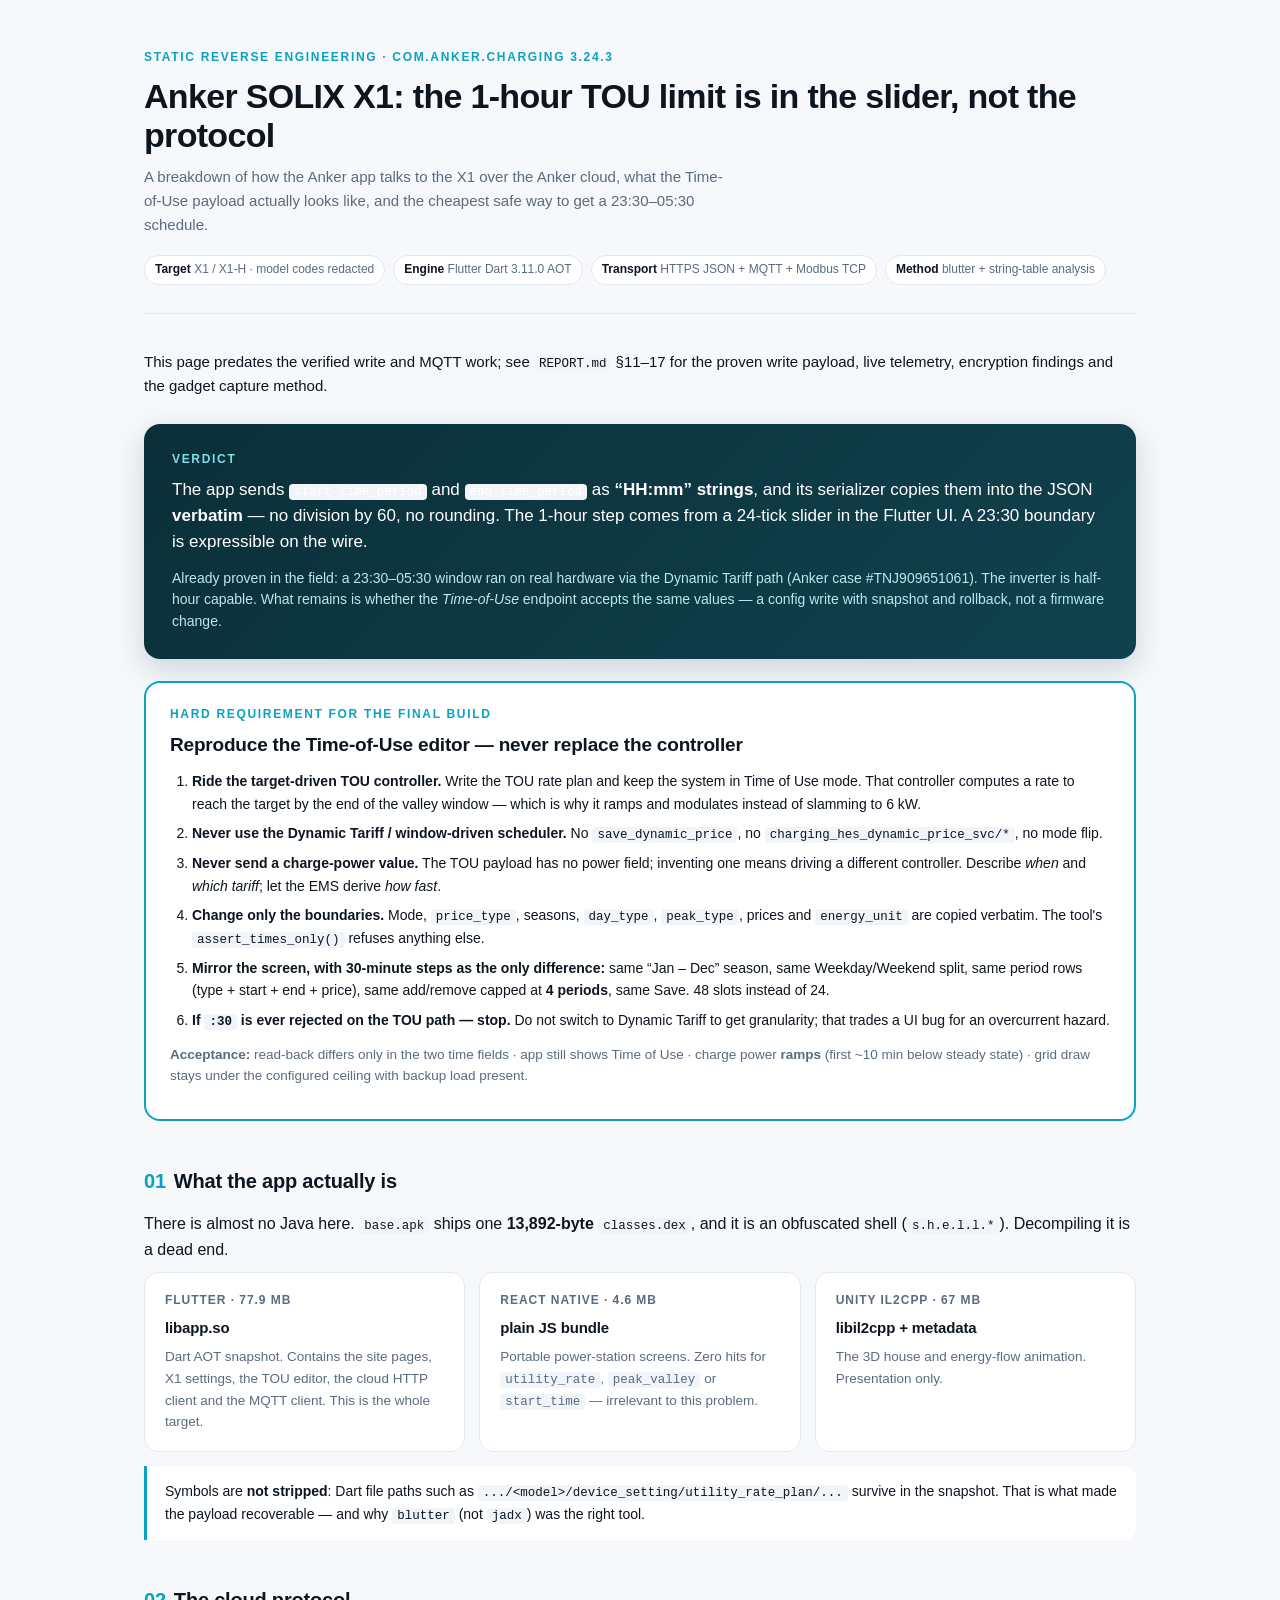
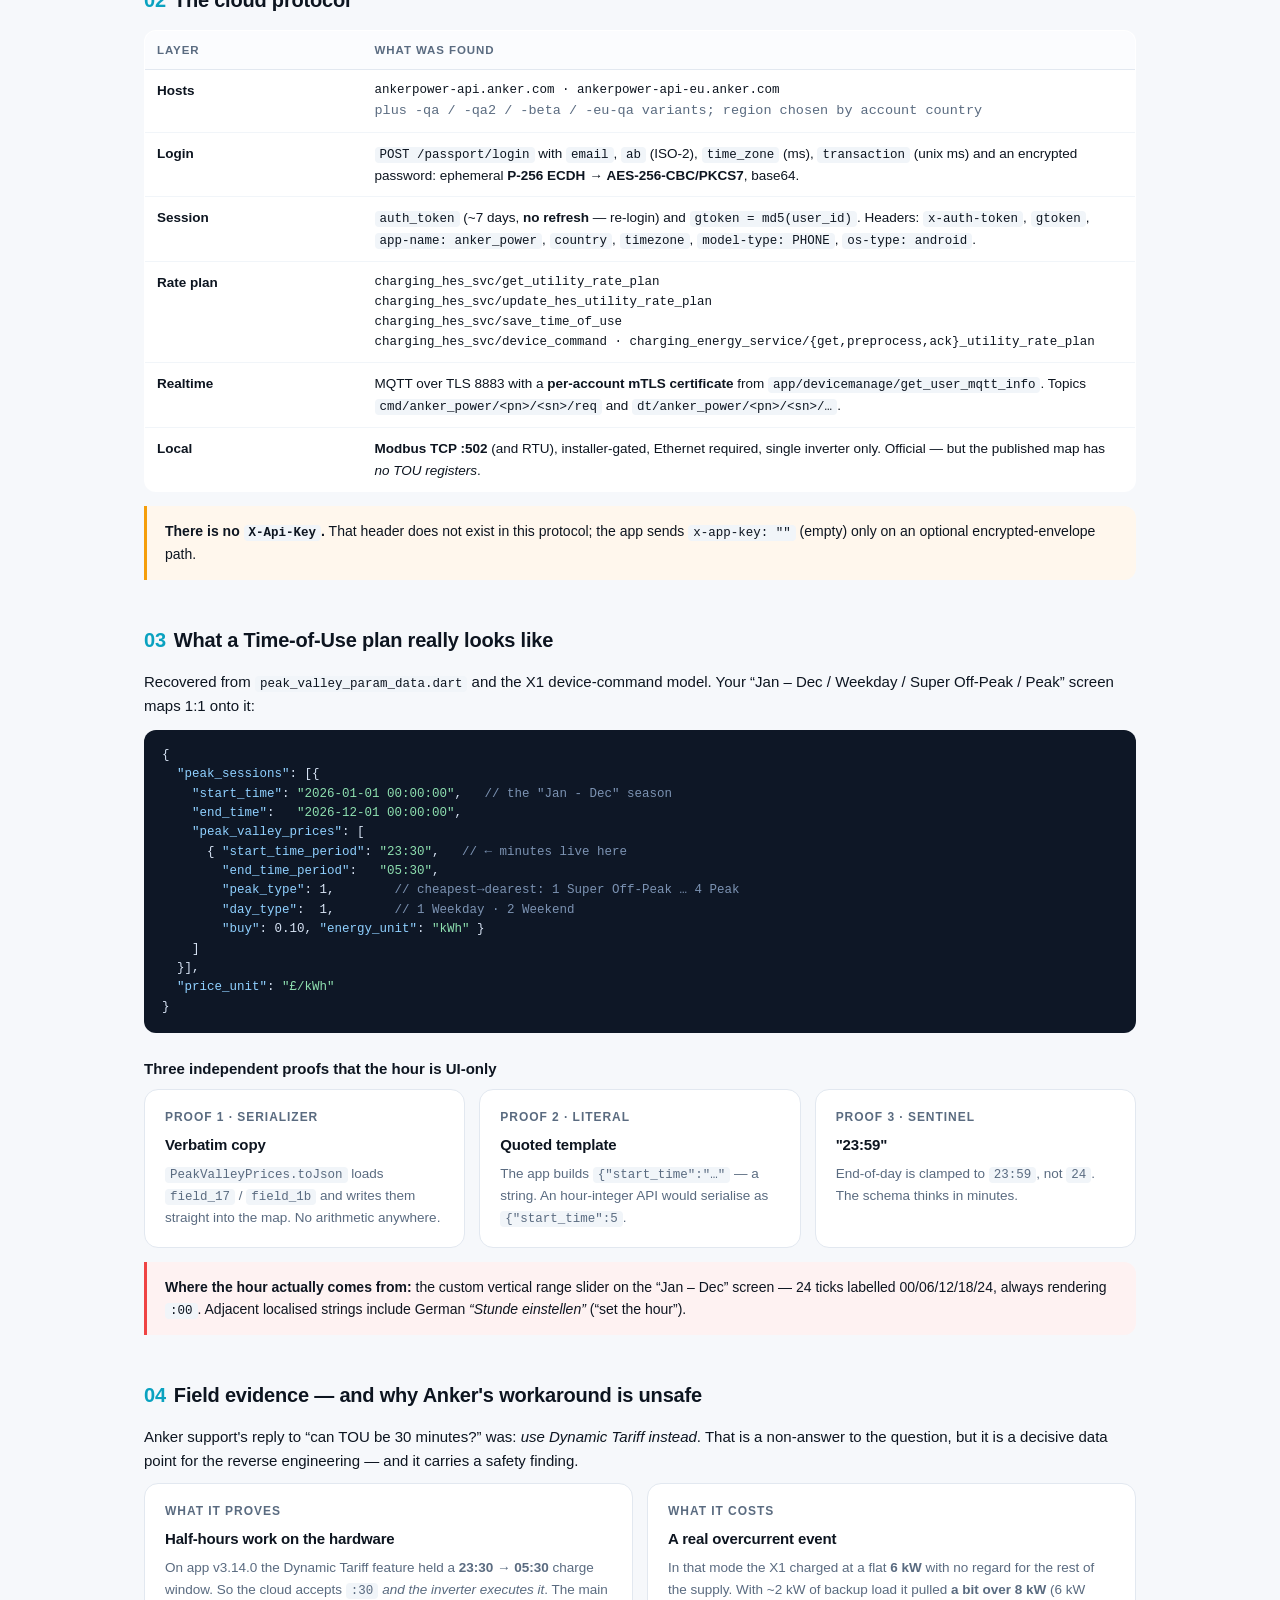
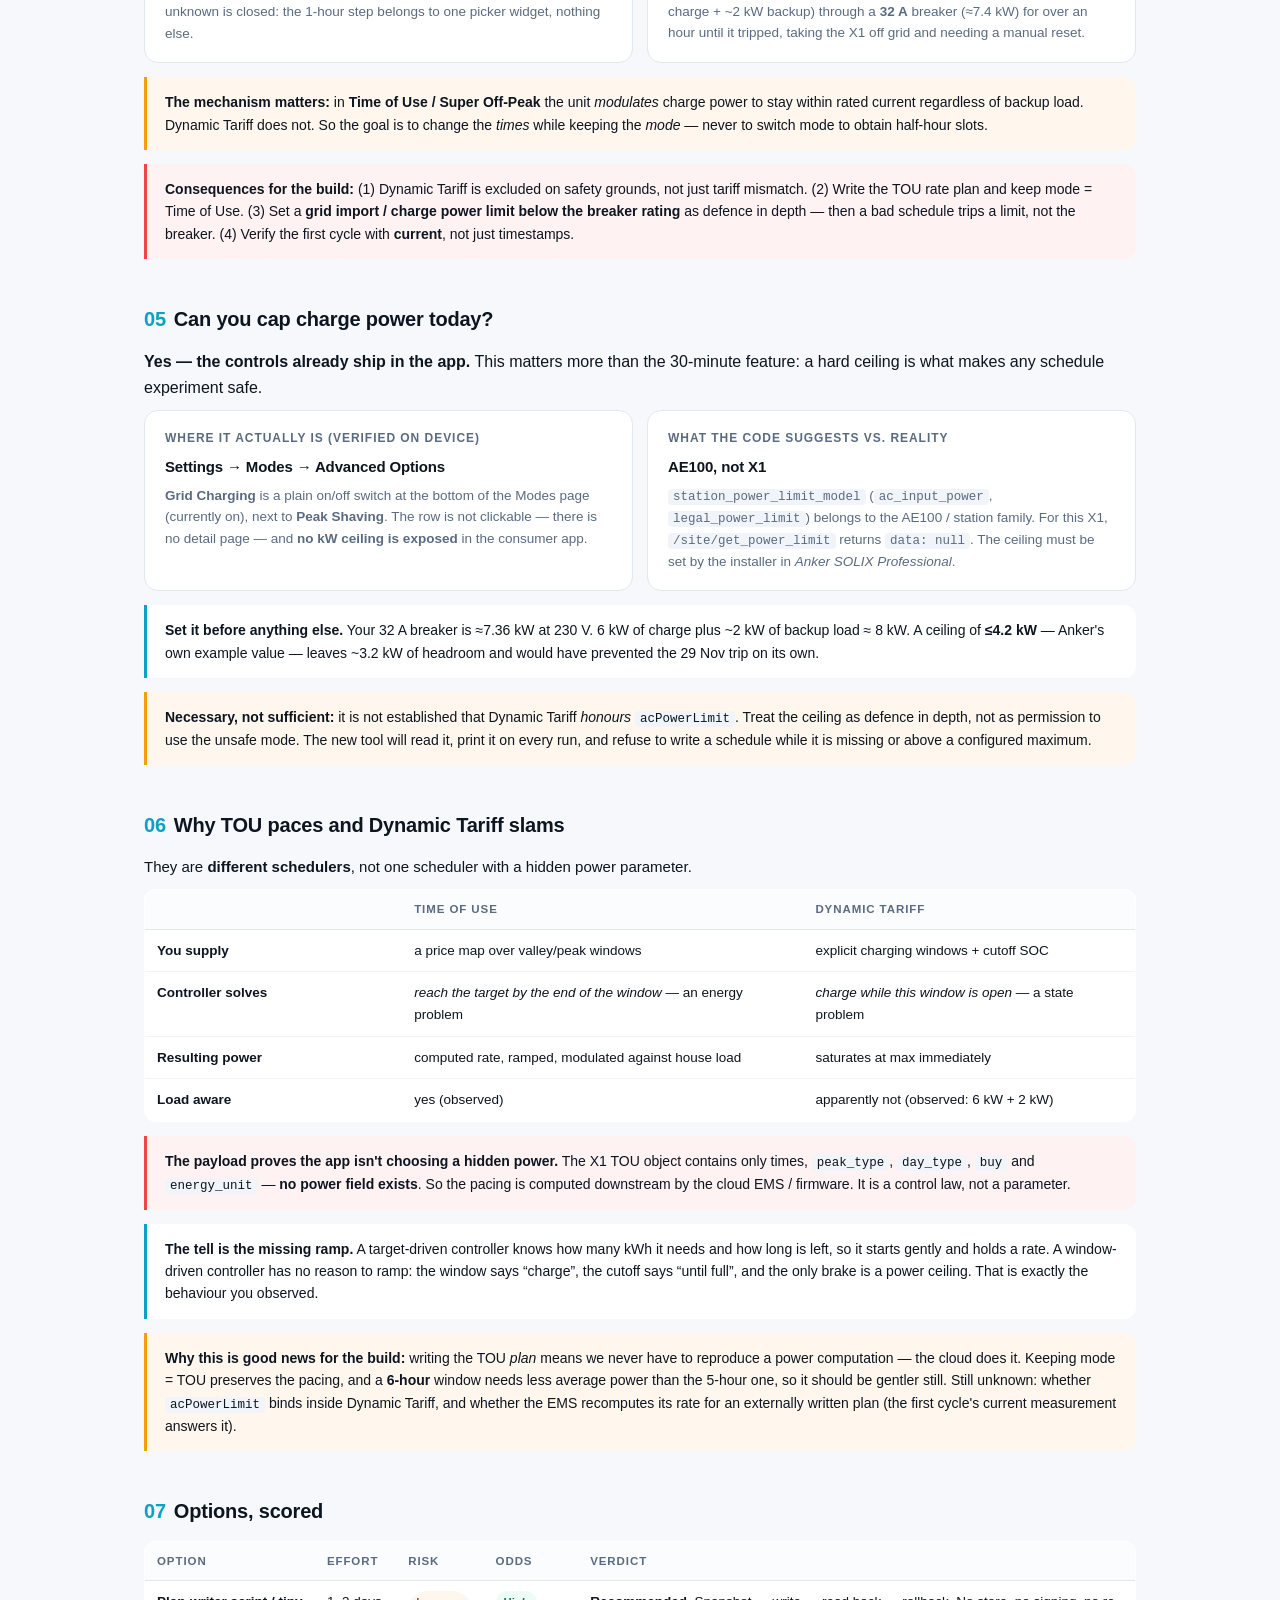
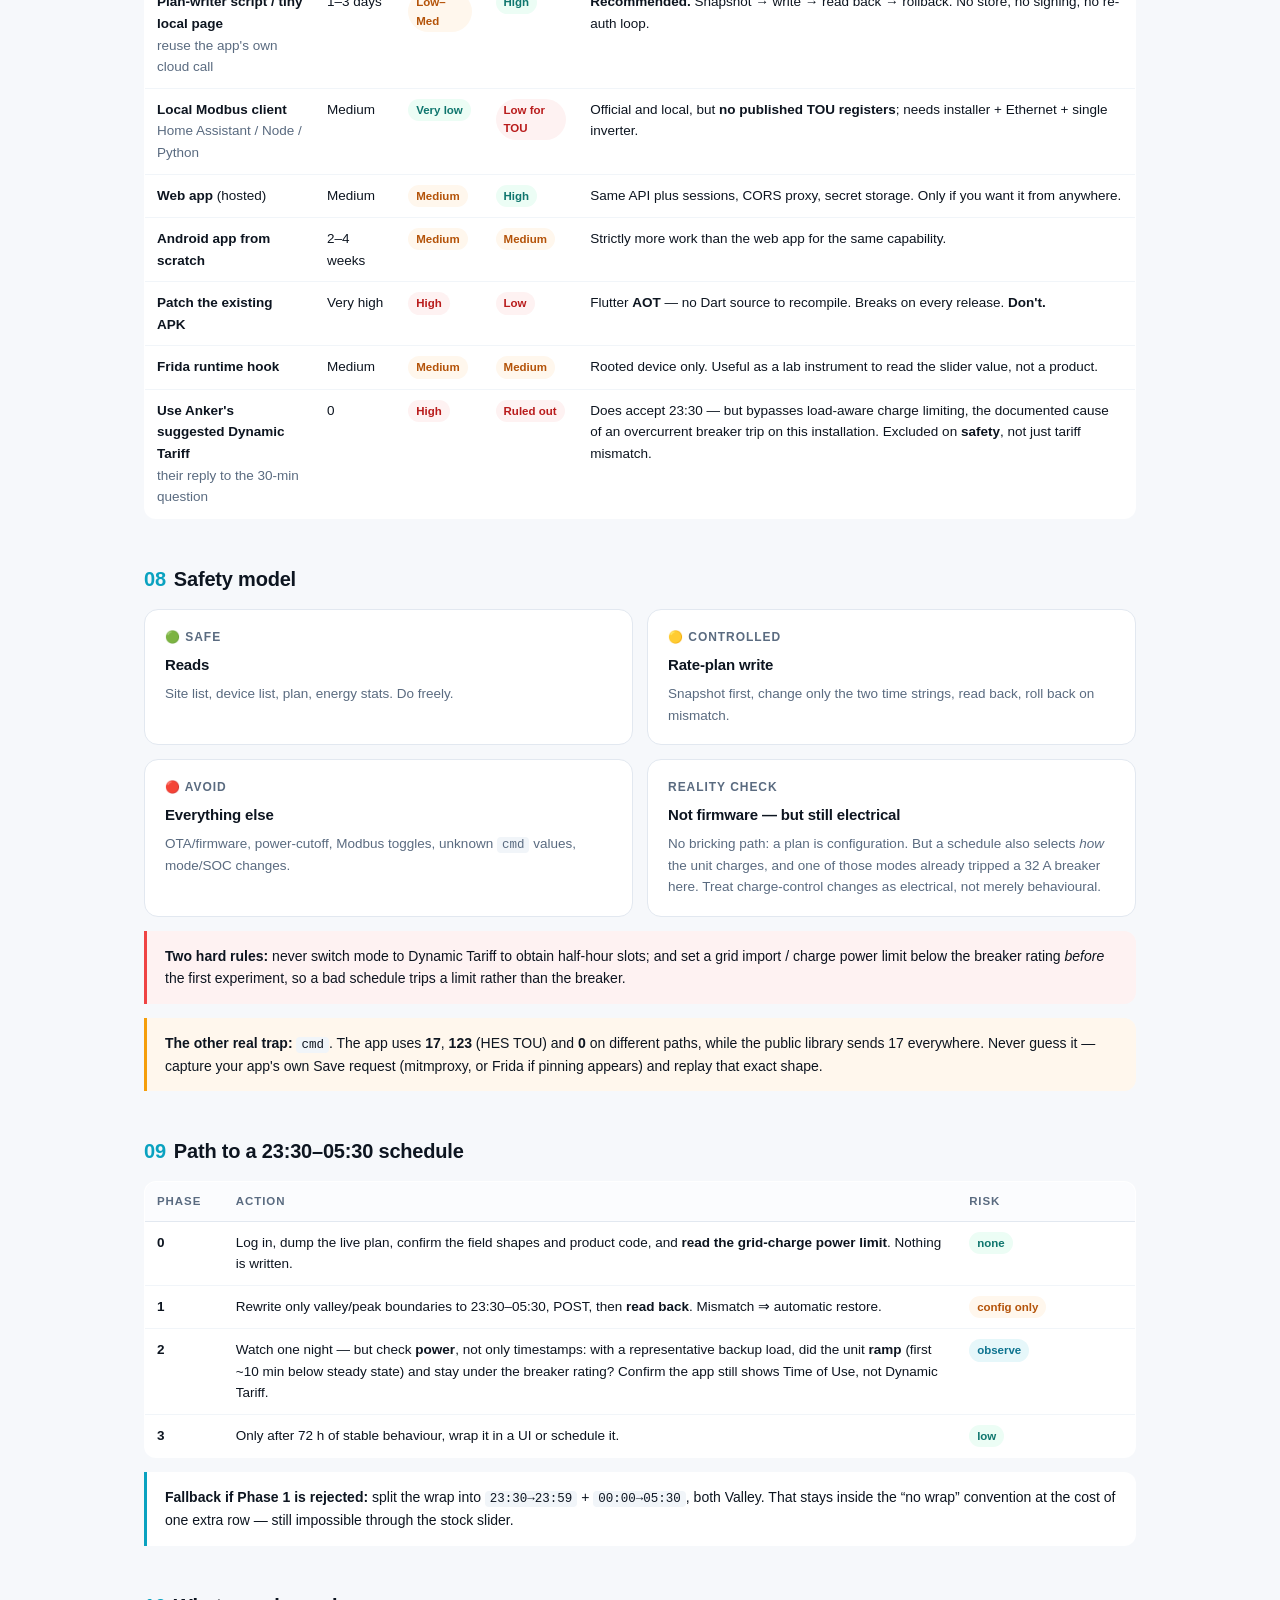
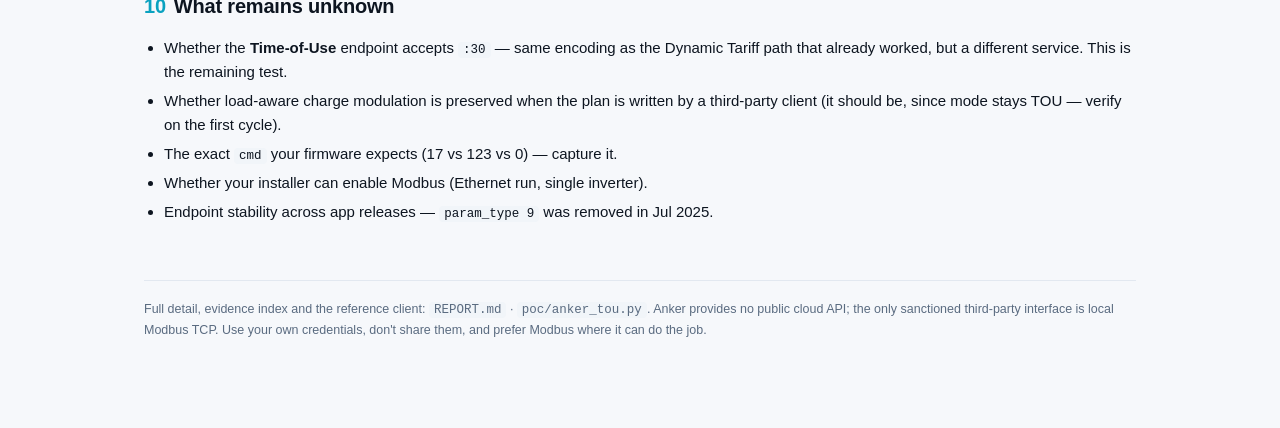
==== report.html @ 641411da "Anker SOLIX X1 self-hosted toolkit Plan editor, live monitor, reverse-engineered API schema and an L" ====
<!DOCTYPE html>
<html lang="en">
<head>
<meta charset="utf-8">
<meta name="viewport" content="width=device-width, initial-scale=1">
<title>Anker SOLIX X1 — TOU protocol RE</title>
<style>
  :root{
    --ink:#0d1520; --muted:#5a6b80; --line:#e2e8f0; --bg:#f6f8fb; --card:#fff;
    --accent:#0aa2c0; --accent-soft:#e6f7fa; --warn:#b45309; --warn-soft:#fff7ed;
    --good:#0f766e; --good-soft:#ecfdf5; --bad:#b91c1c; --bad-soft:#fef2f2;
    --mono:ui-monospace,SFMono-Regular,Menlo,Consolas,monospace;
  }
  *{box-sizing:border-box}
  body{margin:0;background:var(--bg);color:var(--ink);
    font:15px/1.6 -apple-system,BlinkMacSystemFont,"Segoe UI",Inter,Roboto,sans-serif;
    -webkit-font-smoothing:antialiased}
  .page{max-width:1040px;margin:0 auto;padding:48px 24px 80px}
  header{border-bottom:1px solid var(--line);padding-bottom:28px;margin-bottom:36px}
  .eyebrow{font-size:12px;letter-spacing:.14em;text-transform:uppercase;color:var(--accent);font-weight:700}
  h1{font-size:34px;line-height:1.15;margin:10px 0 8px;letter-spacing:-.02em}
  .sub{color:var(--muted);font-size:15px;max-width:70ch}
  .meta{margin-top:18px;display:flex;flex-wrap:wrap;gap:8px}
  .tag{font-size:12px;padding:4px 10px;border:1px solid var(--line);border-radius:999px;
    background:#fff;color:var(--muted)}
  .tag b{color:var(--ink);font-weight:600}
  h2{font-size:20px;margin:44px 0 14px;letter-spacing:-.01em}
  h2 .n{color:var(--accent);font-variant-numeric:tabular-nums;margin-right:8px}
  h3{font-size:15px;margin:24px 0 8px}
  p{margin:10px 0}
  .lead{font-size:16px}
  .verdict{background:linear-gradient(135deg,#0b2f38,#10424e);color:#eafcff;border-radius:16px;
    padding:26px 28px;margin:26px 0 8px;box-shadow:0 10px 30px rgba(10,50,60,.18)}
  .verdict .k{font-size:12px;letter-spacing:.14em;text-transform:uppercase;color:#7fdcec;font-weight:700}
  .verdict p{margin:8px 0 0;font-size:17px;line-height:1.55;color:#fff}
  .verdict .aside{font-size:14px;color:#b9e8f1;margin-top:12px}
  .grid{display:grid;gap:14px}
  .g3{grid-template-columns:repeat(3,1fr)}
  .g2{grid-template-columns:repeat(2,1fr)}
  @media(max-width:820px){.g3,.g2{grid-template-columns:1fr}}
  .card{background:var(--card);border:1px solid var(--line);border-radius:14px;padding:18px 20px}
  .card .t{font-size:12px;letter-spacing:.08em;text-transform:uppercase;color:var(--muted);
    font-weight:700;margin-bottom:6px}
  .card .v{font-size:15px;font-weight:600;letter-spacing:-.01em}
  .card .d{font-size:13.5px;color:var(--muted);margin-top:6px}
  table{width:100%;border-collapse:collapse;background:#fff;border:1px solid var(--line);
    border-radius:12px;overflow:hidden;font-size:13.5px}
  th{text-align:left;font-size:11.5px;text-transform:uppercase;letter-spacing:.08em;color:var(--muted);
    background:#fbfcfe;padding:10px 12px;border-bottom:1px solid var(--line);font-weight:700}
  td{padding:10px 12px;border-bottom:1px solid #f1f5f9;vertical-align:top}
  tr:last-child td{border-bottom:0}
  code{font-family:var(--mono);font-size:12.5px;background:#f1f5f9;padding:1px 5px;border-radius:4px}
  pre{background:#0e1726;color:#d7e3f4;padding:16px 18px;border-radius:12px;overflow:auto;
    font-family:var(--mono);font-size:12.5px;line-height:1.55;margin:12px 0}
  pre .c{color:#7c93b3}
  pre .s{color:#8ee0b0}
  pre .k{color:#8fd0ff}
  .pill{display:inline-block;font-size:11.5px;font-weight:700;padding:2px 8px;border-radius:999px}
  .p-good{background:var(--good-soft);color:var(--good)}
  .p-warn{background:var(--warn-soft);color:var(--warn)}
  .p-bad{background:var(--bad-soft);color:var(--bad)}
  .p-info{background:var(--accent-soft);color:#0e7490}
  .callout{border-left:3px solid var(--accent);background:#fff;border-radius:0 12px 12px 0;
    padding:14px 18px;margin:14px 0;font-size:14px}
  .callout.warn{border-color:#f59e0b;background:var(--warn-soft)}
  .callout.bad{border-color:#ef4444;background:var(--bad-soft)}
  ul{margin:8px 0;padding-left:20px}
  li{margin:5px 0}
  .kick{color:var(--muted);font-size:13.5px}
  .mono{font-family:var(--mono);font-size:12.5px}
  footer{margin-top:56px;padding-top:18px;border-top:1px solid var(--line);color:var(--muted);font-size:12.5px}
  .req{background:#fff;border:2px solid #0aa2c0;border-radius:16px;padding:22px 24px;margin:22px 0}
  .req .k{font-size:12px;letter-spacing:.14em;text-transform:uppercase;color:var(--accent);font-weight:800}
  .req h3{margin:6px 0 10px;font-size:19px;letter-spacing:-.01em}
  .req ol{margin:10px 0 6px;padding-left:22px}
  .req li{margin:7px 0;font-size:14px}
</style>
</head>
<body>
<div class="page">

<header>
  <div class="eyebrow">Static reverse engineering · com.anker.charging 3.24.3</div>
  <h1>Anker SOLIX X1: the 1-hour TOU limit is in the slider, not the protocol</h1>
  <p class="sub">A breakdown of how the Anker app talks to the X1 over the Anker cloud, what the
  Time-of-Use payload actually looks like, and the cheapest safe way to get a 23:30–05:30 schedule.</p>
  <div class="meta">
    <span class="tag"><b>Target</b> X1 / X1-H · model codes redacted</span>
    <span class="tag"><b>Engine</b> Flutter Dart 3.11.0 AOT</span>
    <span class="tag"><b>Transport</b> HTTPS JSON + MQTT + Modbus TCP</span>
    <span class="tag"><b>Method</b> blutter + string-table analysis</span>
  </div>
</header>
<div class="note" style="margin:16px 0">This page predates the verified write and MQTT work; see <code>REPORT.md</code> §11–17 for the proven write payload, live telemetry, encryption findings and the gadget capture method.</div>

<div class="verdict">
  <div class="k">Verdict</div>
  <p>The app sends <code>start_time_period</code> and <code>end_time_period</code> as
  <strong>“HH:mm” strings</strong>, and its serializer copies them into the JSON
  <strong>verbatim</strong> — no division by 60, no rounding. The 1-hour step comes from a
  24-tick slider in the Flutter UI. A 23:30 boundary is expressible on the wire.</p>
  <p class="aside">Already proven in the field: a 23:30–05:30 window ran on real hardware via the
  Dynamic Tariff path (Anker case #TNJ909651061). The inverter is half-hour capable. What remains is
  whether the <em>Time-of-Use</em> endpoint accepts the same values — a config write with snapshot
  and rollback, not a firmware change.</p>
</div>


<div class="req">
  <div class="k">Hard requirement for the final build</div>
  <h3>Reproduce the Time-of-Use editor — never replace the controller</h3>
  <ol>
    <li><b>Ride the target-driven TOU controller.</b> Write the TOU rate plan and keep the system in
      Time of Use mode. That controller computes a rate to reach the target by the end of the valley
      window — which is why it ramps and modulates instead of slamming to 6 kW.</li>
    <li><b>Never use the Dynamic Tariff / window-driven scheduler.</b> No
      <code>save_dynamic_price</code>, no <code>charging_hes_dynamic_price_svc/*</code>, no mode flip.</li>
    <li><b>Never send a charge-power value.</b> The TOU payload has no power field; inventing one means
      driving a different controller. Describe <em>when</em> and <em>which tariff</em>; let the EMS derive
      <em>how fast</em>.</li>
    <li><b>Change only the boundaries.</b> Mode, <code>price_type</code>, seasons, <code>day_type</code>,
      <code>peak_type</code>, prices and <code>energy_unit</code> are copied verbatim. The tool's
      <code>assert_times_only()</code> refuses anything else.</li>
    <li><b>Mirror the screen, with 30-minute steps as the only difference:</b> same “Jan – Dec” season,
      same Weekday/Weekend split, same period rows (type + start + end + price), same add/remove capped
      at <b>4 periods</b>, same Save. 48 slots instead of 24.</li>
    <li><b>If <code>:30</code> is ever rejected on the TOU path — stop.</b> Do not switch to Dynamic
      Tariff to get granularity; that trades a UI bug for an overcurrent hazard.</li>
  </ol>
  <p class="kick" style="margin-top:12px"><b>Acceptance:</b> read-back differs only in the two time
  fields · app still shows Time of Use · charge power <b>ramps</b> (first ~10 min below steady state) ·
  grid draw stays under the configured ceiling with backup load present.</p>
</div>

<h2><span class="n">01</span>What the app actually is</h2>
<p class="lead">There is almost no Java here. <code>base.apk</code> ships one
<strong>13,892-byte</strong> <code>classes.dex</code>, and it is an obfuscated shell
(<code>s.h.e.l.l.*</code>). Decompiling it is a dead end.</p>

<div class="grid g3">
  <div class="card"><div class="t">Flutter · 77.9 MB</div><div class="v">libapp.so</div>
    <div class="d">Dart AOT snapshot. Contains the site pages, X1 settings, the TOU editor,
    the cloud HTTP client and the MQTT client. This is the whole target.</div></div>
  <div class="card"><div class="t">React Native · 4.6 MB</div><div class="v">plain JS bundle</div>
    <div class="d">Portable power-station screens. Zero hits for <code>utility_rate</code>,
    <code>peak_valley</code> or <code>start_time</code> — irrelevant to this problem.</div></div>
  <div class="card"><div class="t">Unity IL2CPP · 67 MB</div><div class="v">libil2cpp + metadata</div>
    <div class="d">The 3D house and energy-flow animation. Presentation only.</div></div>
</div>

<div class="callout">Symbols are <strong>not stripped</strong>: Dart file paths such as
<code>.../&lt;model&gt;/device_setting/utility_rate_plan/...</code> survive in the snapshot. That is what
made the payload recoverable — and why <code>blutter</code> (not <code>jadx</code>) was the right tool.</div>

<h2><span class="n">02</span>The cloud protocol</h2>

<table>
  <tr><th style="width:22%">Layer</th><th>What was found</th></tr>
  <tr><td><b>Hosts</b></td><td class="mono">ankerpower-api.anker.com · ankerpower-api-eu.anker.com<br>
    <span class="kick">plus -qa / -qa2 / -beta / -eu-qa variants; region chosen by account country</span></td></tr>
  <tr><td><b>Login</b></td><td><code>POST /passport/login</code> with <code>email</code>,
    <code>ab</code> (ISO-2), <code>time_zone</code> (ms), <code>transaction</code> (unix ms) and an
    encrypted password: ephemeral <b>P-256 ECDH</b> → <b>AES-256-CBC/PKCS7</b>, base64.</td></tr>
  <tr><td><b>Session</b></td><td><code>auth_token</code> (~7 days, <b>no refresh</b> — re-login) and
    <code>gtoken = md5(user_id)</code>. Headers: <code>x-auth-token</code>, <code>gtoken</code>,
    <code>app-name: anker_power</code>, <code>country</code>, <code>timezone</code>,
    <code>model-type: PHONE</code>, <code>os-type: android</code>.</td></tr>
  <tr><td><b>Rate plan</b></td><td class="mono">charging_hes_svc/get_utility_rate_plan<br>
    charging_hes_svc/update_hes_utility_rate_plan<br>
    charging_hes_svc/save_time_of_use<br>
    charging_hes_svc/device_command · charging_energy_service/{get,preprocess,ack}_utility_rate_plan</td></tr>
  <tr><td><b>Realtime</b></td><td>MQTT over TLS 8883 with a <b>per-account mTLS certificate</b> from
    <code>app/devicemanage/get_user_mqtt_info</code>. Topics
    <code>cmd/anker_power/&lt;pn&gt;/&lt;sn&gt;/req</code> and
    <code>dt/anker_power/&lt;pn&gt;/&lt;sn&gt;/…</code>.</td></tr>
  <tr><td><b>Local</b></td><td><b>Modbus TCP :502</b> (and RTU), installer-gated, Ethernet required,
    single inverter only. Official — but the published map has <em>no TOU registers</em>.</td></tr>
</table>

<div class="callout warn"><b>There is no <code>X-Api-Key</code>.</b> That header does not exist in this
protocol; the app sends <code>x-app-key: ""</code> (empty) only on an optional encrypted-envelope path.</div>

<h2><span class="n">03</span>What a Time-of-Use plan really looks like</h2>

<p>Recovered from <code>peak_valley_param_data.dart</code> and the X1 device-command model. Your
“Jan – Dec / Weekday / Super Off-Peak / Peak” screen maps 1:1 onto it:</p>

<pre>{
  <span class="k">"peak_sessions"</span>: [{
    <span class="k">"start_time"</span>: <span class="s">"2026-01-01 00:00:00"</span>,   <span class="c">// the "Jan - Dec" season</span>
    <span class="k">"end_time"</span>:   <span class="s">"2026-12-01 00:00:00"</span>,
    <span class="k">"peak_valley_prices"</span>: [
      { <span class="k">"start_time_period"</span>: <span class="s">"23:30"</span>,   <span class="c">// ← minutes live here</span>
        <span class="k">"end_time_period"</span>:   <span class="s">"05:30"</span>,
        <span class="k">"peak_type"</span>: 1,        <span class="c">// cheapest→dearest: 1 Super Off-Peak … 4 Peak</span>
        <span class="k">"day_type"</span>:  1,        <span class="c">// 1 Weekday · 2 Weekend</span>
        <span class="k">"buy"</span>: 0.10, <span class="k">"energy_unit"</span>: <span class="s">"kWh"</span> }
    ]
  }],
  <span class="k">"price_unit"</span>: <span class="s">"£/kWh"</span>
}</pre>

<h3>Three independent proofs that the hour is UI-only</h3>
<div class="grid g3">
  <div class="card"><div class="t">Proof 1 · serializer</div><div class="v">Verbatim copy</div>
    <div class="d"><code>PeakValleyPrices.toJson</code> loads <code>field_17</code> /
    <code>field_1b</code> and writes them straight into the map. No arithmetic anywhere.</div></div>
  <div class="card"><div class="t">Proof 2 · literal</div><div class="v">Quoted template</div>
    <div class="d">The app builds <code>{"start_time":"…"</code> — a string. An hour-integer API
    would serialise as <code>{"start_time":5</code>.</div></div>
  <div class="card"><div class="t">Proof 3 · sentinel</div><div class="v">"23:59"</div>
    <div class="d">End-of-day is clamped to <code>23:59</code>, not <code>24</code>. The schema
    thinks in minutes.</div></div>
</div>

<div class="callout bad"><b>Where the hour actually comes from:</b> the custom vertical range
slider on the “Jan – Dec” screen — 24 ticks labelled 00/06/12/18/24, always rendering <code>:00</code>.
Adjacent localised strings include German <em>“Stunde einstellen”</em> (“set the hour”).</div>

<h2><span class="n">04</span>Field evidence — and why Anker's workaround is unsafe</h2>

<p>Anker support's reply to “can TOU be 30 minutes?” was: <em>use Dynamic Tariff instead</em>. That is
a non-answer to the question, but it is a decisive data point for the reverse engineering — and it
carries a safety finding.</p>

<div class="grid g2">
  <div class="card"><div class="t">What it proves</div><div class="v">Half-hours work on the hardware</div>
    <div class="d">On app v3.14.0 the Dynamic Tariff feature held a <b>23:30 → 05:30</b> charge window.
    So the cloud accepts <code>:30</code> <em>and the inverter executes it</em>. The main unknown is
    closed: the 1-hour step belongs to one picker widget, nothing else.</div></div>
  <div class="card"><div class="t">What it costs</div><div class="v">A real overcurrent event</div>
    <div class="d">In that mode the X1 charged at a flat <b>6 kW</b> with no regard for the rest of the
    supply. With ~2 kW of backup load it pulled <b>a bit over 8 kW</b> (6 kW charge + ~2 kW backup) through a <b>32 A</b> breaker
    (≈7.4 kW) for over an hour until it tripped, taking the X1 off grid and needing a manual reset.</div></div>
</div>

<div class="callout warn"><b>The mechanism matters:</b> in <b>Time of Use / Super Off-Peak</b> the unit
<em>modulates</em> charge power to stay within rated current regardless of backup load. Dynamic Tariff
does not. So the goal is to change the <em>times</em> while keeping the <em>mode</em> — never to switch
mode to obtain half-hour slots.</div>

<div class="callout bad"><b>Consequences for the build:</b> (1) Dynamic Tariff is excluded on safety
grounds, not just tariff mismatch. (2) Write the TOU rate plan and keep mode = Time of Use. (3) Set a
<b>grid import / charge power limit below the breaker rating</b> as defence in depth — then a bad
schedule trips a limit, not the breaker. (4) Verify the first cycle with <b>current</b>, not just
timestamps.</div>

<h2><span class="n">05</span>Can you cap charge power today?</h2>

<p class="lead"><b>Yes — the controls already ship in the app.</b> This matters more than the
30-minute feature: a hard ceiling is what makes any schedule experiment safe.</p>

<div class="grid g2">
  <div class="card"><div class="t">Where it actually is (verified on device)</div>
    <div class="v">Settings → Modes → Advanced Options</div>
    <div class="d"><b>Grid Charging</b> is a plain on/off switch at the bottom of the Modes page
    (currently on), next to <b>Peak Shaving</b>. The row is not clickable — there is no detail page —
    and <b>no kW ceiling is exposed</b> in the consumer app.</div></div>
  <div class="card"><div class="t">What the code suggests vs. reality</div><div class="v">AE100, not X1</div>
    <div class="d"><code>station_power_limit_model</code> (<code>ac_input_power</code>,
    <code>legal_power_limit</code>) belongs to the AE100 / station family. For this X1,
    <code>/site/get_power_limit</code> returns <code>data: null</code>. The ceiling must be set by the
    installer in <i>Anker SOLIX Professional</i>.</div></div>
</div>

<div class="callout"><b>Set it before anything else.</b> Your 32 A breaker is ≈7.36 kW at 230 V.
6 kW of charge plus ~2 kW of backup load ≈ 8 kW. A ceiling of <b>≤4.2 kW</b> — Anker's own example
value — leaves ~3.2 kW of headroom and would have prevented the 29 Nov trip on its own.</div>

<div class="callout warn"><b>Necessary, not sufficient:</b> it is not established that Dynamic Tariff
<em>honours</em> <code>acPowerLimit</code>. Treat the ceiling as defence in depth, not as permission to
use the unsafe mode. The new tool will read it, print it on every run, and refuse to write a schedule
while it is missing or above a configured maximum.</div>

<h2><span class="n">06</span>Why TOU paces and Dynamic Tariff slams</h2>

<p>They are <b>different schedulers</b>, not one scheduler with a hidden power parameter.</p>

<table>
  <tr><th style="width:26%"></th><th>Time of Use</th><th>Dynamic Tariff</th></tr>
  <tr><td><b>You supply</b></td><td>a price map over valley/peak windows</td><td>explicit charging windows + cutoff SOC</td></tr>
  <tr><td><b>Controller solves</b></td><td><i>reach the target by the end of the window</i> — an energy problem</td>
      <td><i>charge while this window is open</i> — a state problem</td></tr>
  <tr><td><b>Resulting power</b></td><td>computed rate, ramped, modulated against house load</td>
      <td>saturates at max immediately</td></tr>
  <tr><td><b>Load aware</b></td><td>yes (observed)</td><td>apparently not (observed: 6 kW + 2 kW)</td></tr>
</table>

<div class="callout bad"><b>The payload proves the app isn't choosing a hidden power.</b> The X1 TOU
object contains only times, <code>peak_type</code>, <code>day_type</code>, <code>buy</code> and
<code>energy_unit</code> — <b>no power field exists</b>. So the pacing is computed downstream by the
cloud EMS / firmware. It is a control law, not a parameter.</div>

<div class="callout"><b>The tell is the missing ramp.</b> A target-driven controller knows how many kWh
it needs and how long is left, so it starts gently and holds a rate. A window-driven controller has no
reason to ramp: the window says “charge”, the cutoff says “until full”, and the only brake is a power
ceiling. That is exactly the behaviour you observed.</div>

<div class="callout warn"><b>Why this is good news for the build:</b> writing the TOU <em>plan</em> means
we never have to reproduce a power computation — the cloud does it. Keeping mode = TOU preserves the
pacing, and a <b>6-hour</b> window needs less average power than the 5-hour one, so it should be gentler
still. Still unknown: whether <code>acPowerLimit</code> binds inside Dynamic Tariff, and whether the EMS
recomputes its rate for an externally written plan (the first cycle's current measurement answers it).</div>

<h2><span class="n">07</span>Options, scored</h2>

<table>
  <tr><th>Option</th><th>Effort</th><th>Risk</th><th>Odds</th><th>Verdict</th></tr>
  <tr><td><b>Plan-writer script / tiny local page</b><br><span class="kick">reuse the app's own cloud call</span></td>
      <td>1–3 days</td><td><span class="pill p-warn">Low–Med</span></td><td><span class="pill p-good">High</span></td>
      <td><b>Recommended.</b> Snapshot → write → read back → rollback. No store, no signing, no re-auth loop.</td></tr>
  <tr><td><b>Local Modbus client</b><br><span class="kick">Home Assistant / Node / Python</span></td>
      <td>Medium</td><td><span class="pill p-good">Very low</span></td><td><span class="pill p-bad">Low for TOU</span></td>
      <td>Official and local, but <b>no published TOU registers</b>; needs installer + Ethernet + single inverter.</td></tr>
  <tr><td><b>Web app</b> (hosted)</td><td>Medium</td><td><span class="pill p-warn">Medium</span></td>
      <td><span class="pill p-good">High</span></td>
      <td>Same API plus sessions, CORS proxy, secret storage. Only if you want it from anywhere.</td></tr>
  <tr><td><b>Android app from scratch</b></td><td>2–4 weeks</td><td><span class="pill p-warn">Medium</span></td>
      <td><span class="pill p-warn">Medium</span></td><td>Strictly more work than the web app for the same capability.</td></tr>
  <tr><td><b>Patch the existing APK</b></td><td>Very high</td><td><span class="pill p-bad">High</span></td>
      <td><span class="pill p-bad">Low</span></td>
      <td>Flutter <b>AOT</b> — no Dart source to recompile. Breaks on every release. <b>Don't.</b></td></tr>
  <tr><td><b>Frida runtime hook</b></td><td>Medium</td><td><span class="pill p-warn">Medium</span></td>
      <td><span class="pill p-warn">Medium</span></td><td>Rooted device only. Useful as a lab instrument to read the slider value, not a product.</td></tr>
  <tr><td><b>Use Anker's suggested Dynamic Tariff</b><br><span class="kick">their reply to the 30-min question</span></td>
      <td>0</td><td><span class="pill p-bad">High</span></td><td><span class="pill p-bad">Ruled out</span></td>
      <td>Does accept 23:30 — but bypasses load-aware charge limiting, the documented cause of an
      overcurrent breaker trip on this installation. Excluded on <b>safety</b>, not just tariff mismatch.</td></tr>
</table>

<h2><span class="n">08</span>Safety model</h2>

<div class="grid g2">
  <div class="card"><div class="t">🟢 Safe</div><div class="v">Reads</div>
    <div class="d">Site list, device list, plan, energy stats. Do freely.</div></div>
  <div class="card"><div class="t">🟡 Controlled</div><div class="v">Rate-plan write</div>
    <div class="d">Snapshot first, change only the two time strings, read back, roll back on mismatch.</div></div>
  <div class="card"><div class="t">🔴 Avoid</div><div class="v">Everything else</div>
    <div class="d">OTA/firmware, power-cutoff, Modbus toggles, unknown <code>cmd</code> values, mode/SOC changes.</div></div>
  <div class="card"><div class="t">Reality check</div><div class="v">Not firmware — but still electrical</div>
    <div class="d">No bricking path: a plan is configuration. But a schedule also selects <em>how</em>
    the unit charges, and one of those modes already tripped a 32 A breaker here. Treat charge-control
    changes as electrical, not merely behavioural.</div></div>
</div>

<div class="callout bad"><b>Two hard rules:</b> never switch mode to Dynamic Tariff to obtain half-hour
slots; and set a grid import / charge power limit below the breaker rating <em>before</em> the first
experiment, so a bad schedule trips a limit rather than the breaker.</div>

<div class="callout warn"><b>The other real trap:</b> <code>cmd</code>. The app uses <b>17</b>,
<b>123</b> (HES TOU) and <b>0</b> on different paths, while the public library sends 17 everywhere.
Never guess it — capture your app's own Save request (mitmproxy, or Frida if pinning appears) and
replay that exact shape.</div>

<h2><span class="n">09</span>Path to a 23:30–05:30 schedule</h2>
<table>
  <tr><th style="width:8%">Phase</th><th>Action</th><th style="width:18%">Risk</th></tr>
  <tr><td><b>0</b></td><td>Log in, dump the live plan, confirm the field shapes and product code,
    and <b>read the grid-charge power limit</b>. Nothing is written.</td><td><span class="pill p-good">none</span></td></tr>
  <tr><td><b>1</b></td><td>Rewrite only valley/peak boundaries to 23:30–05:30, POST, then
    <b>read back</b>. Mismatch ⇒ automatic restore.</td><td><span class="pill p-warn">config only</span></td></tr>
  <tr><td><b>2</b></td><td>Watch one night — but check <b>power</b>, not only timestamps: with a
    representative backup load, did the unit <b>ramp</b> (first ~10 min below steady state) and stay
    under the breaker rating? Confirm the app still shows Time of Use, not Dynamic Tariff.</td>
    <td><span class="pill p-info">observe</span></td></tr>
  <tr><td><b>3</b></td><td>Only after 72 h of stable behaviour, wrap it in a UI or schedule it.</td>
    <td><span class="pill p-good">low</span></td></tr>
</table>

<div class="callout"><b>Fallback if Phase 1 is rejected:</b> split the wrap into
<code>23:30→23:59</code> + <code>00:00→05:30</code>, both Valley. That stays inside the “no wrap”
convention at the cost of one extra row — still impossible through the stock slider.</div>

<h2><span class="n">10</span>What remains unknown</h2>
<ul>
  <li>Whether the <b>Time-of-Use</b> endpoint accepts <code>:30</code> — same encoding as the Dynamic
    Tariff path that already worked, but a different service. This is the remaining test.</li>
  <li>Whether load-aware charge modulation is preserved when the plan is written by a third-party
    client (it should be, since mode stays TOU — verify on the first cycle).</li>
  <li>The exact <code>cmd</code> your firmware expects (17 vs 123 vs 0) — capture it.</li>
  <li>Whether your installer can enable Modbus (Ethernet run, single inverter).</li>
  <li>Endpoint stability across app releases — <code>param_type 9</code> was removed in Jul 2025.</li>
</ul>

<footer>
  Full detail, evidence index and the reference client: <code>REPORT.md</code> · <code>poc/anker_tou.py</code>.
  Anker provides no public cloud API; the only sanctioned third-party interface is local Modbus TCP.
  Use your own credentials, don't share them, and prefer Modbus where it can do the job.
</footer>

</div>
</body>
</html>
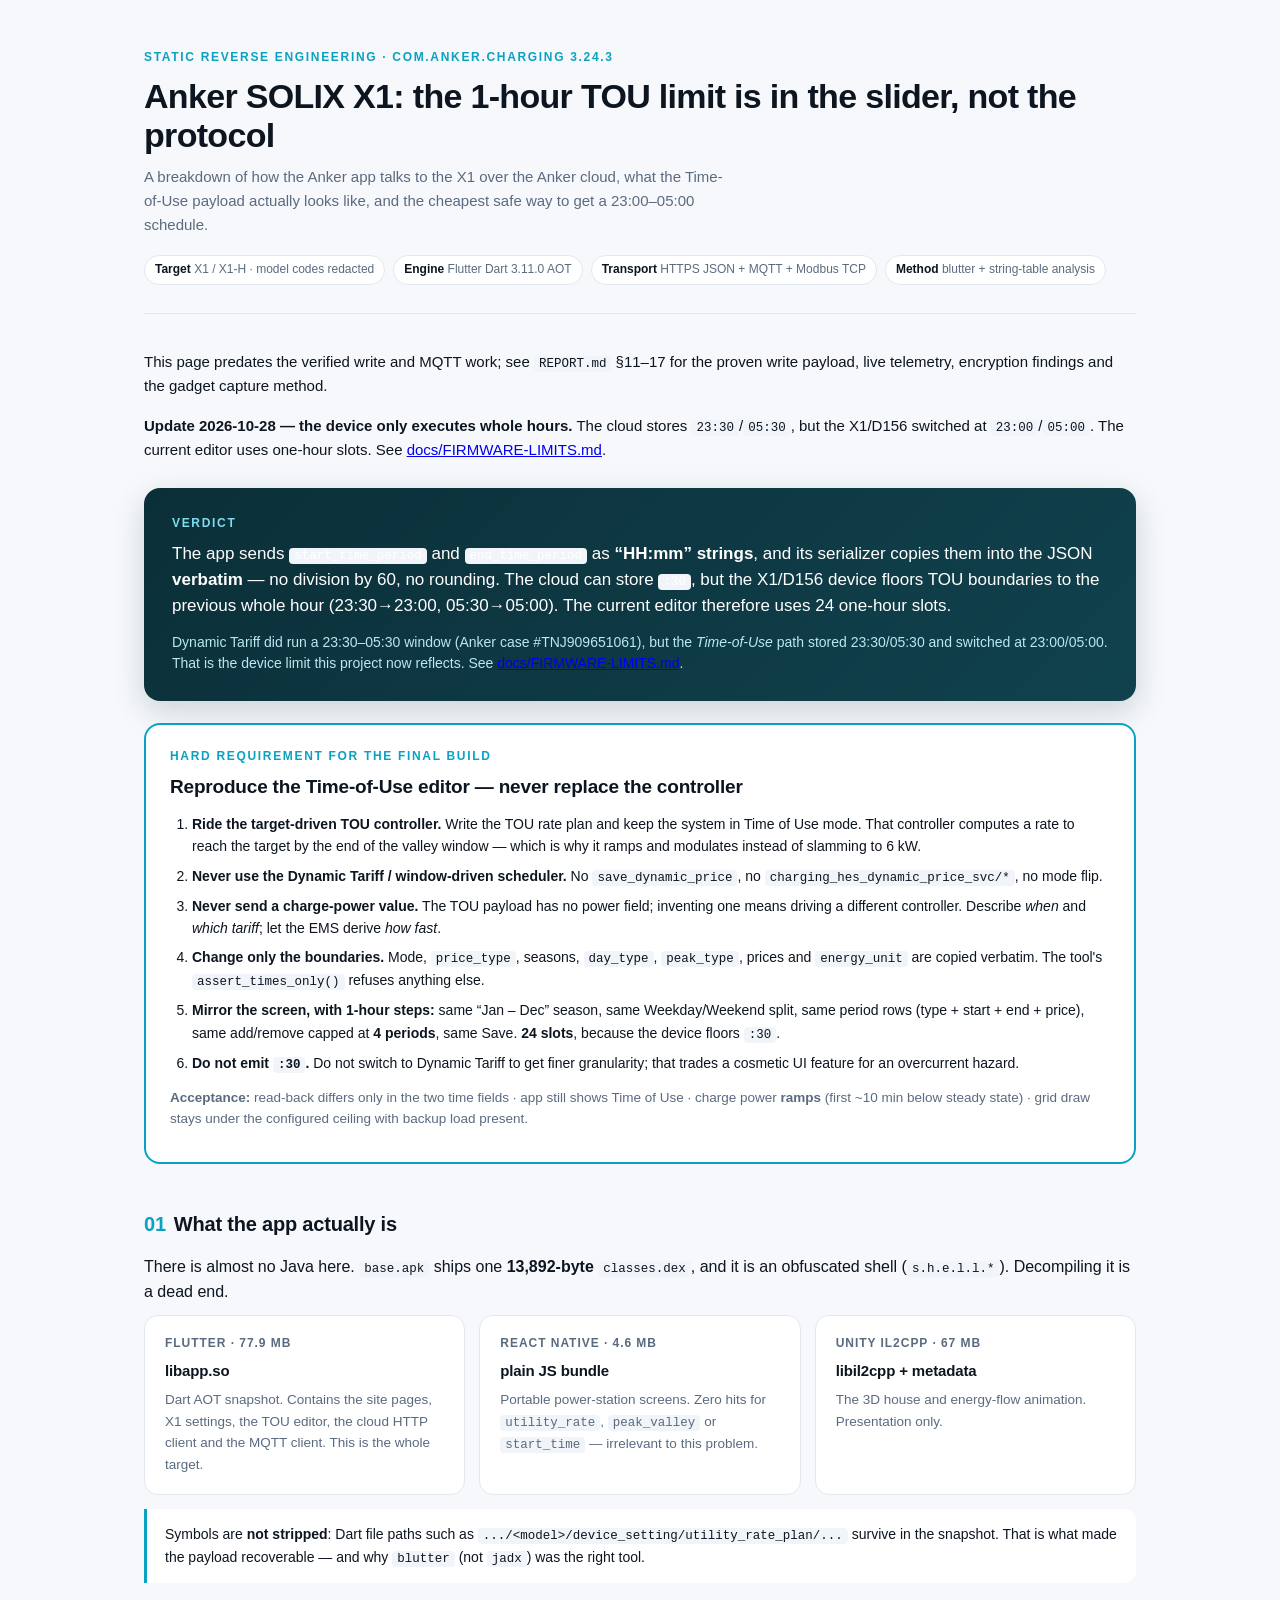
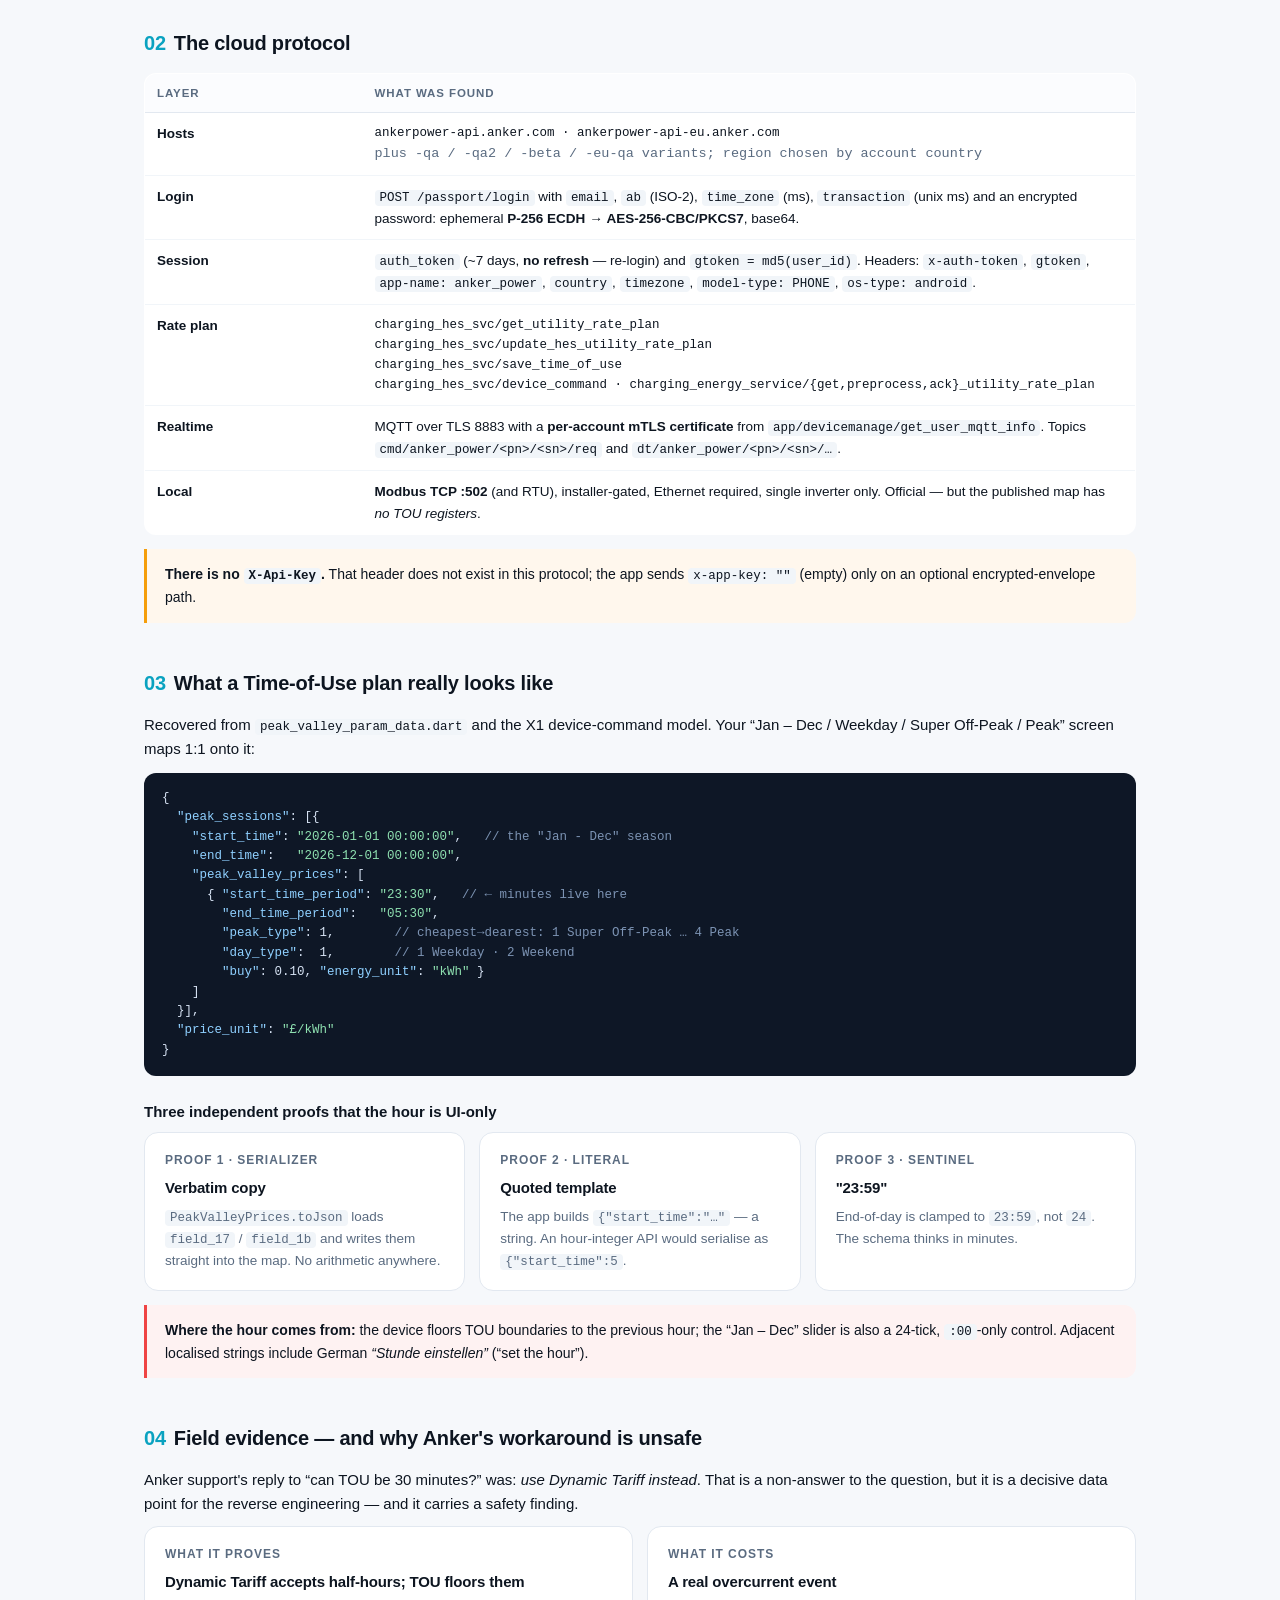
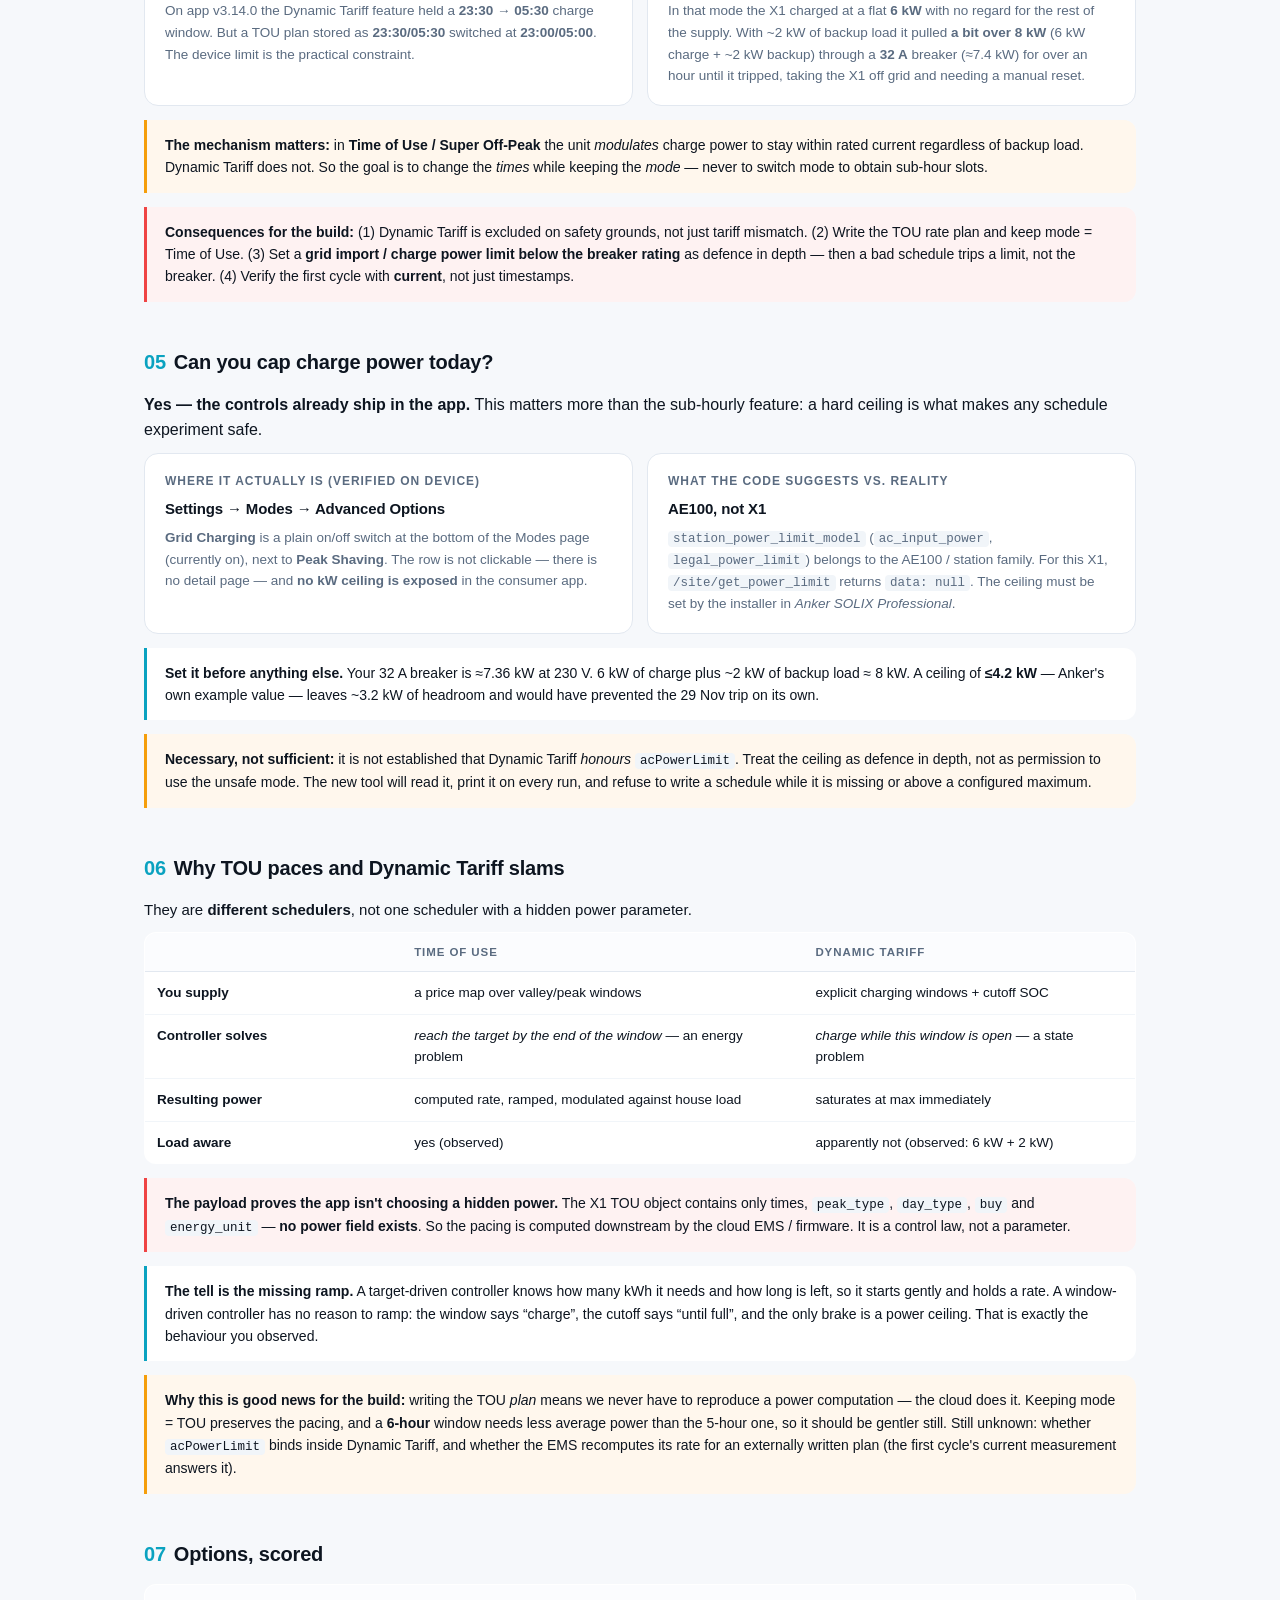
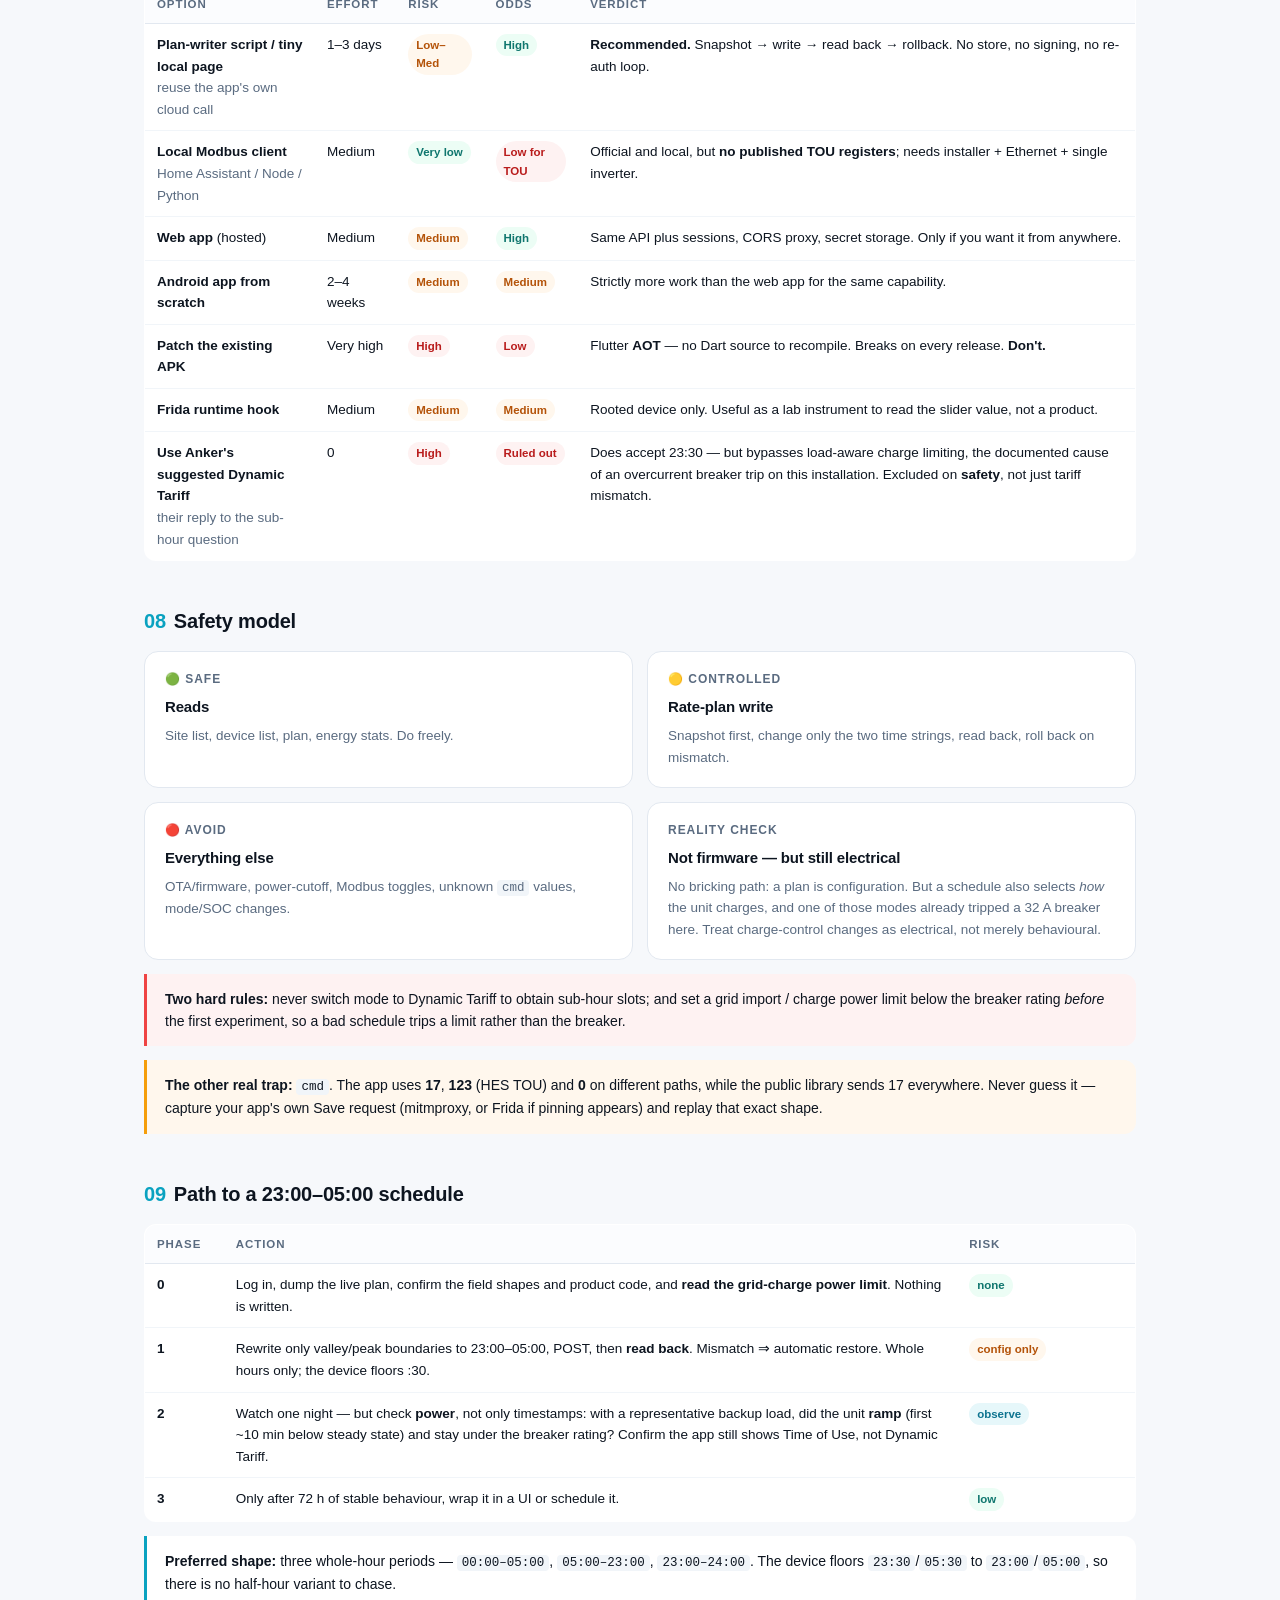
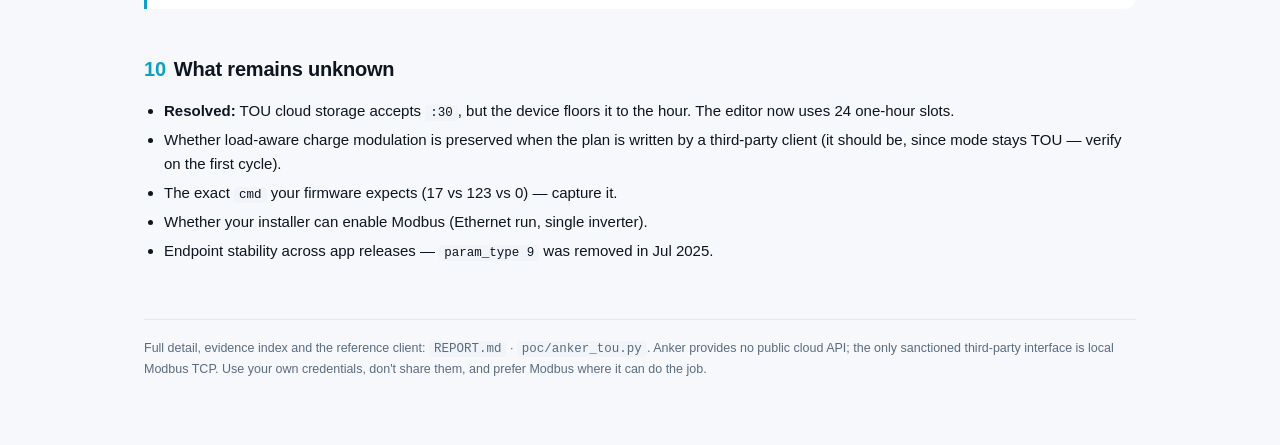
==== commit b913aa07: "Align POC and docs with the hourly device limit Reject :30 in the CLI, update POC examples/help to w" ====
--- a/report.html
+++ b/report.html
@@ -83,7 +83,7 @@
   <div class="eyebrow">Static reverse engineering · com.anker.charging 3.24.3</div>
   <h1>Anker SOLIX X1: the 1-hour TOU limit is in the slider, not the protocol</h1>
   <p class="sub">A breakdown of how the Anker app talks to the X1 over the Anker cloud, what the
-  Time-of-Use payload actually looks like, and the cheapest safe way to get a 23:30–05:30 schedule.</p>
+  Time-of-Use payload actually looks like, and the cheapest safe way to get a 23:00–05:00 schedule.</p>
   <div class="meta">
     <span class="tag"><b>Target</b> X1 / X1-H · model codes redacted</span>
     <span class="tag"><b>Engine</b> Flutter Dart 3.11.0 AOT</span>
@@ -92,17 +92,18 @@
   </div>
 </header>
 <div class="note" style="margin:16px 0">This page predates the verified write and MQTT work; see <code>REPORT.md</code> §11–17 for the proven write payload, live telemetry, encryption findings and the gadget capture method.</div>
+<div class="note" style="margin:16px 0"><b>Update 2026-10-28 — the device only executes whole hours.</b> The cloud stores <code>23:30</code>/<code>05:30</code>, but the X1/D156 switched at <code>23:00</code>/<code>05:00</code>. The current editor uses one-hour slots. See <a href="docs/FIRMWARE-LIMITS.md">docs/FIRMWARE-LIMITS.md</a>.</div>
 
 <div class="verdict">
   <div class="k">Verdict</div>
   <p>The app sends <code>start_time_period</code> and <code>end_time_period</code> as
   <strong>“HH:mm” strings</strong>, and its serializer copies them into the JSON
-  <strong>verbatim</strong> — no division by 60, no rounding. The 1-hour step comes from a
-  24-tick slider in the Flutter UI. A 23:30 boundary is expressible on the wire.</p>
-  <p class="aside">Already proven in the field: a 23:30–05:30 window ran on real hardware via the
-  Dynamic Tariff path (Anker case #TNJ909651061). The inverter is half-hour capable. What remains is
-  whether the <em>Time-of-Use</em> endpoint accepts the same values — a config write with snapshot
-  and rollback, not a firmware change.</p>
+  <strong>verbatim</strong> — no division by 60, no rounding. The cloud can store <code>:30</code>,
+  but the X1/D156 device floors TOU boundaries to the previous whole hour (23:30→23:00, 05:30→05:00).
+  The current editor therefore uses 24 one-hour slots.</p>
+  <p class="aside">Dynamic Tariff did run a 23:30–05:30 window (Anker case #TNJ909651061), but the
+  <em>Time-of-Use</em> path stored 23:30/05:30 and switched at 23:00/05:00. That is the device limit
+  this project now reflects. See <a href="docs/FIRMWARE-LIMITS.md">docs/FIRMWARE-LIMITS.md</a>.</p>
 </div>
 
 
@@ -121,11 +122,11 @@
     <li><b>Change only the boundaries.</b> Mode, <code>price_type</code>, seasons, <code>day_type</code>,
       <code>peak_type</code>, prices and <code>energy_unit</code> are copied verbatim. The tool's
       <code>assert_times_only()</code> refuses anything else.</li>
-    <li><b>Mirror the screen, with 30-minute steps as the only difference:</b> same “Jan – Dec” season,
+    <li><b>Mirror the screen, with 1-hour steps:</b> same “Jan – Dec” season,
       same Weekday/Weekend split, same period rows (type + start + end + price), same add/remove capped
-      at <b>4 periods</b>, same Save. 48 slots instead of 24.</li>
-    <li><b>If <code>:30</code> is ever rejected on the TOU path — stop.</b> Do not switch to Dynamic
-      Tariff to get granularity; that trades a UI bug for an overcurrent hazard.</li>
+      at <b>4 periods</b>, same Save. <b>24 slots</b>, because the device floors <code>:30</code>.</li>
+    <li><b>Do not emit <code>:30</code>.</b> Do not switch to Dynamic Tariff to get finer granularity;
+      that trades a cosmetic UI feature for an overcurrent hazard.</li>
   </ol>
   <p class="kick" style="margin-top:12px"><b>Acceptance:</b> read-back differs only in the two time
   fields · app still shows Time of Use · charge power <b>ramps</b> (first ~10 min below steady state) ·
@@ -213,8 +214,8 @@
     thinks in minutes.</div></div>
 </div>
 
-<div class="callout bad"><b>Where the hour actually comes from:</b> the custom vertical range
-slider on the “Jan – Dec” screen — 24 ticks labelled 00/06/12/18/24, always rendering <code>:00</code>.
+<div class="callout bad"><b>Where the hour comes from:</b> the device floors TOU boundaries to the
+previous hour; the “Jan – Dec” slider is also a 24-tick, <code>:00</code>-only control.
 Adjacent localised strings include German <em>“Stunde einstellen”</em> (“set the hour”).</div>
 
 <h2><span class="n">04</span>Field evidence — and why Anker's workaround is unsafe</h2>
@@ -224,10 +225,10 @@
 carries a safety finding.</p>
 
 <div class="grid g2">
-  <div class="card"><div class="t">What it proves</div><div class="v">Half-hours work on the hardware</div>
+  <div class="card"><div class="t">What it proves</div><div class="v">Dynamic Tariff accepts half-hours; TOU floors them</div>
     <div class="d">On app v3.14.0 the Dynamic Tariff feature held a <b>23:30 → 05:30</b> charge window.
-    So the cloud accepts <code>:30</code> <em>and the inverter executes it</em>. The main unknown is
-    closed: the 1-hour step belongs to one picker widget, nothing else.</div></div>
+    But a TOU plan stored as <b>23:30/05:30</b> switched at <b>23:00/05:00</b>. The device limit is
+    the practical constraint.</div></div>
   <div class="card"><div class="t">What it costs</div><div class="v">A real overcurrent event</div>
     <div class="d">In that mode the X1 charged at a flat <b>6 kW</b> with no regard for the rest of the
     supply. With ~2 kW of backup load it pulled <b>a bit over 8 kW</b> (6 kW charge + ~2 kW backup) through a <b>32 A</b> breaker
@@ -237,7 +238,7 @@
 <div class="callout warn"><b>The mechanism matters:</b> in <b>Time of Use / Super Off-Peak</b> the unit
 <em>modulates</em> charge power to stay within rated current regardless of backup load. Dynamic Tariff
 does not. So the goal is to change the <em>times</em> while keeping the <em>mode</em> — never to switch
-mode to obtain half-hour slots.</div>
+mode to obtain sub-hour slots.</div>
 
 <div class="callout bad"><b>Consequences for the build:</b> (1) Dynamic Tariff is excluded on safety
 grounds, not just tariff mismatch. (2) Write the TOU rate plan and keep mode = Time of Use. (3) Set a
@@ -248,7 +249,7 @@
 <h2><span class="n">05</span>Can you cap charge power today?</h2>
 
 <p class="lead"><b>Yes — the controls already ship in the app.</b> This matters more than the
-30-minute feature: a hard ceiling is what makes any schedule experiment safe.</p>
+sub-hourly feature: a hard ceiling is what makes any schedule experiment safe.</p>
 
 <div class="grid g2">
   <div class="card"><div class="t">Where it actually is (verified on device)</div>
@@ -322,7 +323,7 @@
       <td>Flutter <b>AOT</b> — no Dart source to recompile. Breaks on every release. <b>Don't.</b></td></tr>
   <tr><td><b>Frida runtime hook</b></td><td>Medium</td><td><span class="pill p-warn">Medium</span></td>
       <td><span class="pill p-warn">Medium</span></td><td>Rooted device only. Useful as a lab instrument to read the slider value, not a product.</td></tr>
-  <tr><td><b>Use Anker's suggested Dynamic Tariff</b><br><span class="kick">their reply to the 30-min question</span></td>
+  <tr><td><b>Use Anker's suggested Dynamic Tariff</b><br><span class="kick">their reply to the sub-hour question</span></td>
       <td>0</td><td><span class="pill p-bad">High</span></td><td><span class="pill p-bad">Ruled out</span></td>
       <td>Does accept 23:30 — but bypasses load-aware charge limiting, the documented cause of an
       overcurrent breaker trip on this installation. Excluded on <b>safety</b>, not just tariff mismatch.</td></tr>
@@ -343,7 +344,7 @@
     changes as electrical, not merely behavioural.</div></div>
 </div>
 
-<div class="callout bad"><b>Two hard rules:</b> never switch mode to Dynamic Tariff to obtain half-hour
+<div class="callout bad"><b>Two hard rules:</b> never switch mode to Dynamic Tariff to obtain sub-hour
 slots; and set a grid import / charge power limit below the breaker rating <em>before</em> the first
 experiment, so a bad schedule trips a limit rather than the breaker.</div>
 
@@ -352,13 +353,13 @@
 Never guess it — capture your app's own Save request (mitmproxy, or Frida if pinning appears) and
 replay that exact shape.</div>
 
-<h2><span class="n">09</span>Path to a 23:30–05:30 schedule</h2>
+<h2><span class="n">09</span>Path to a 23:00–05:00 schedule</h2>
 <table>
   <tr><th style="width:8%">Phase</th><th>Action</th><th style="width:18%">Risk</th></tr>
   <tr><td><b>0</b></td><td>Log in, dump the live plan, confirm the field shapes and product code,
     and <b>read the grid-charge power limit</b>. Nothing is written.</td><td><span class="pill p-good">none</span></td></tr>
-  <tr><td><b>1</b></td><td>Rewrite only valley/peak boundaries to 23:30–05:30, POST, then
-    <b>read back</b>. Mismatch ⇒ automatic restore.</td><td><span class="pill p-warn">config only</span></td></tr>
+  <tr><td><b>1</b></td><td>Rewrite only valley/peak boundaries to 23:00–05:00, POST, then
+    <b>read back</b>. Mismatch ⇒ automatic restore. Whole hours only; the device floors :30.</td><td><span class="pill p-warn">config only</span></td></tr>
   <tr><td><b>2</b></td><td>Watch one night — but check <b>power</b>, not only timestamps: with a
     representative backup load, did the unit <b>ramp</b> (first ~10 min below steady state) and stay
     under the breaker rating? Confirm the app still shows Time of Use, not Dynamic Tariff.</td>
@@ -367,14 +368,15 @@
     <td><span class="pill p-good">low</span></td></tr>
 </table>
 
-<div class="callout"><b>Fallback if Phase 1 is rejected:</b> split the wrap into
-<code>23:30→23:59</code> + <code>00:00→05:30</code>, both Valley. That stays inside the “no wrap”
-convention at the cost of one extra row — still impossible through the stock slider.</div>
+<div class="callout"><b>Preferred shape:</b> three whole-hour periods —
+<code>00:00–05:00</code>, <code>05:00–23:00</code>, <code>23:00–24:00</code>. The device floors
+<code>23:30</code>/<code>05:30</code> to <code>23:00</code>/<code>05:00</code>, so there is no
+half-hour variant to chase.</div>
 
 <h2><span class="n">10</span>What remains unknown</h2>
 <ul>
-  <li>Whether the <b>Time-of-Use</b> endpoint accepts <code>:30</code> — same encoding as the Dynamic
-    Tariff path that already worked, but a different service. This is the remaining test.</li>
+  <li><b>Resolved:</b> TOU cloud storage accepts <code>:30</code>, but the device floors it to the
+    hour. The editor now uses 24 one-hour slots.</li>
   <li>Whether load-aware charge modulation is preserved when the plan is written by a third-party
     client (it should be, since mode stays TOU — verify on the first cycle).</li>
   <li>The exact <code>cmd</code> your firmware expects (17 vs 123 vs 0) — capture it.</li>
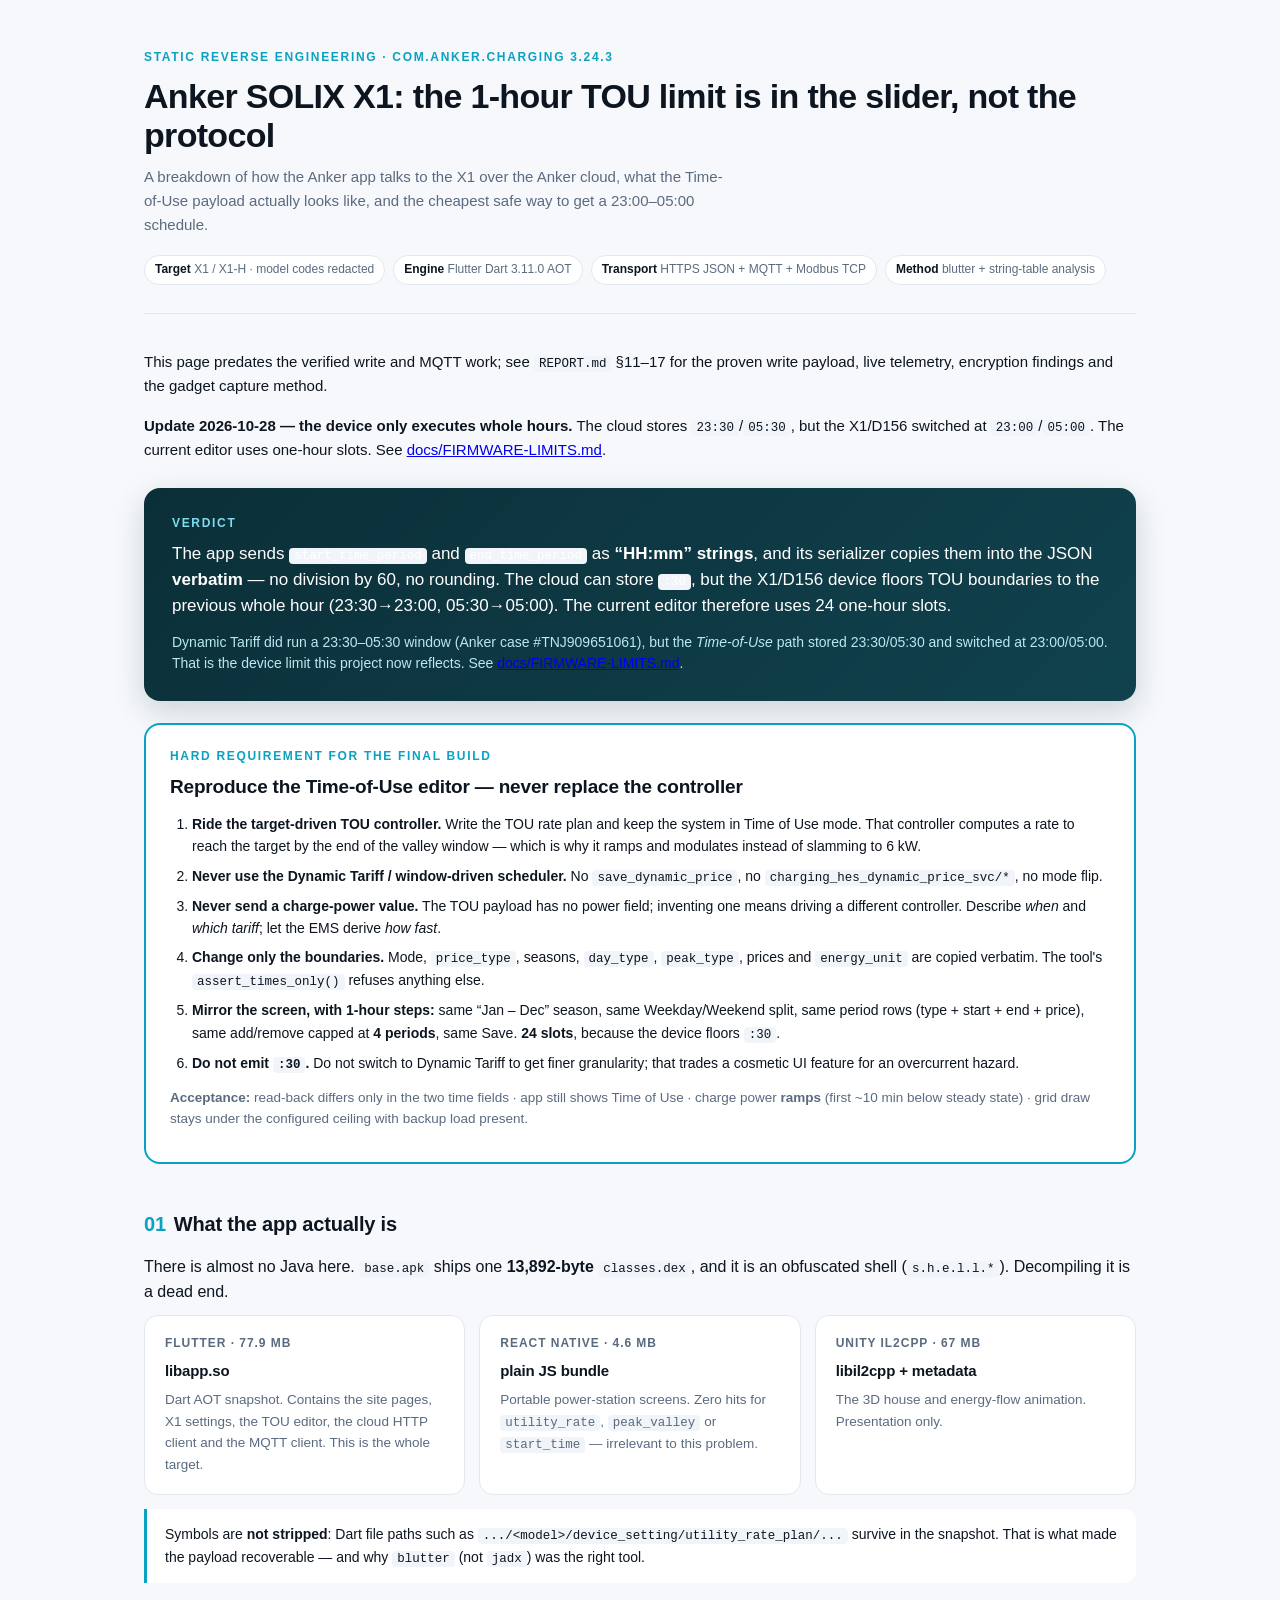
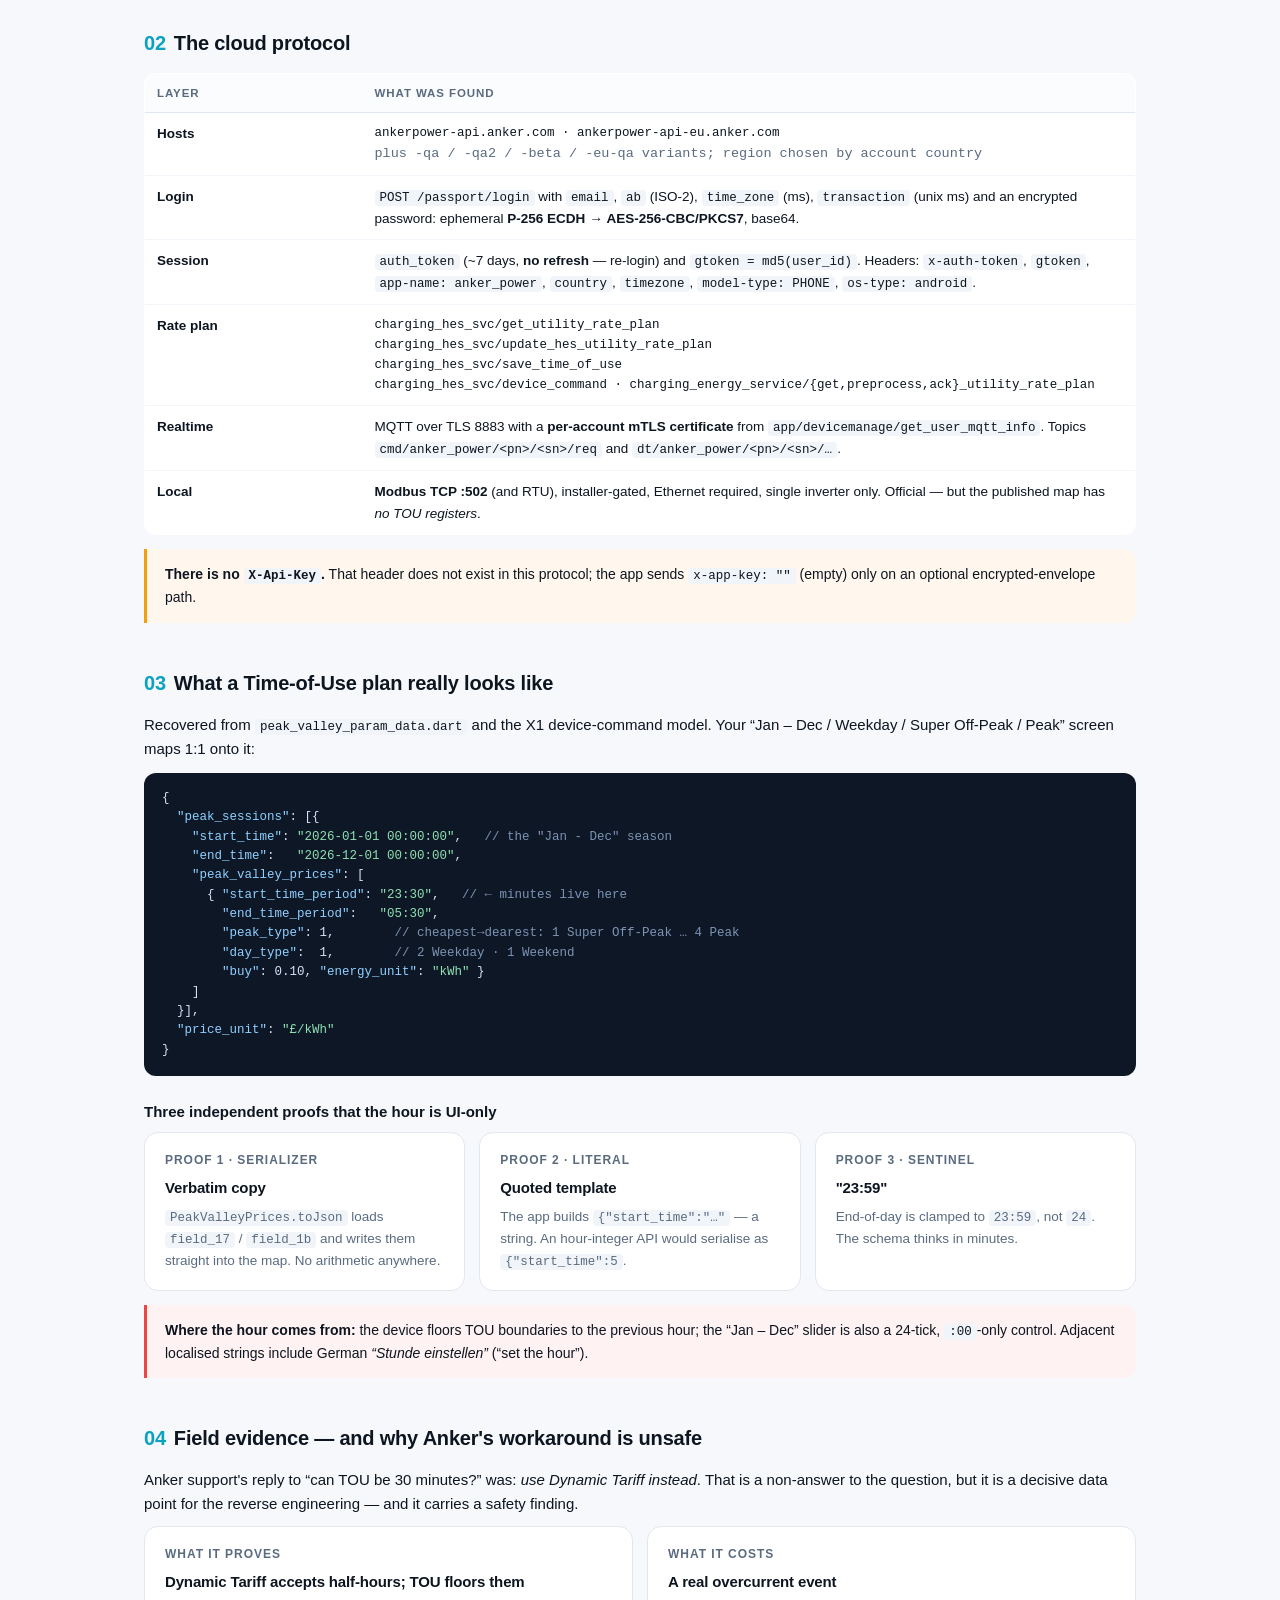
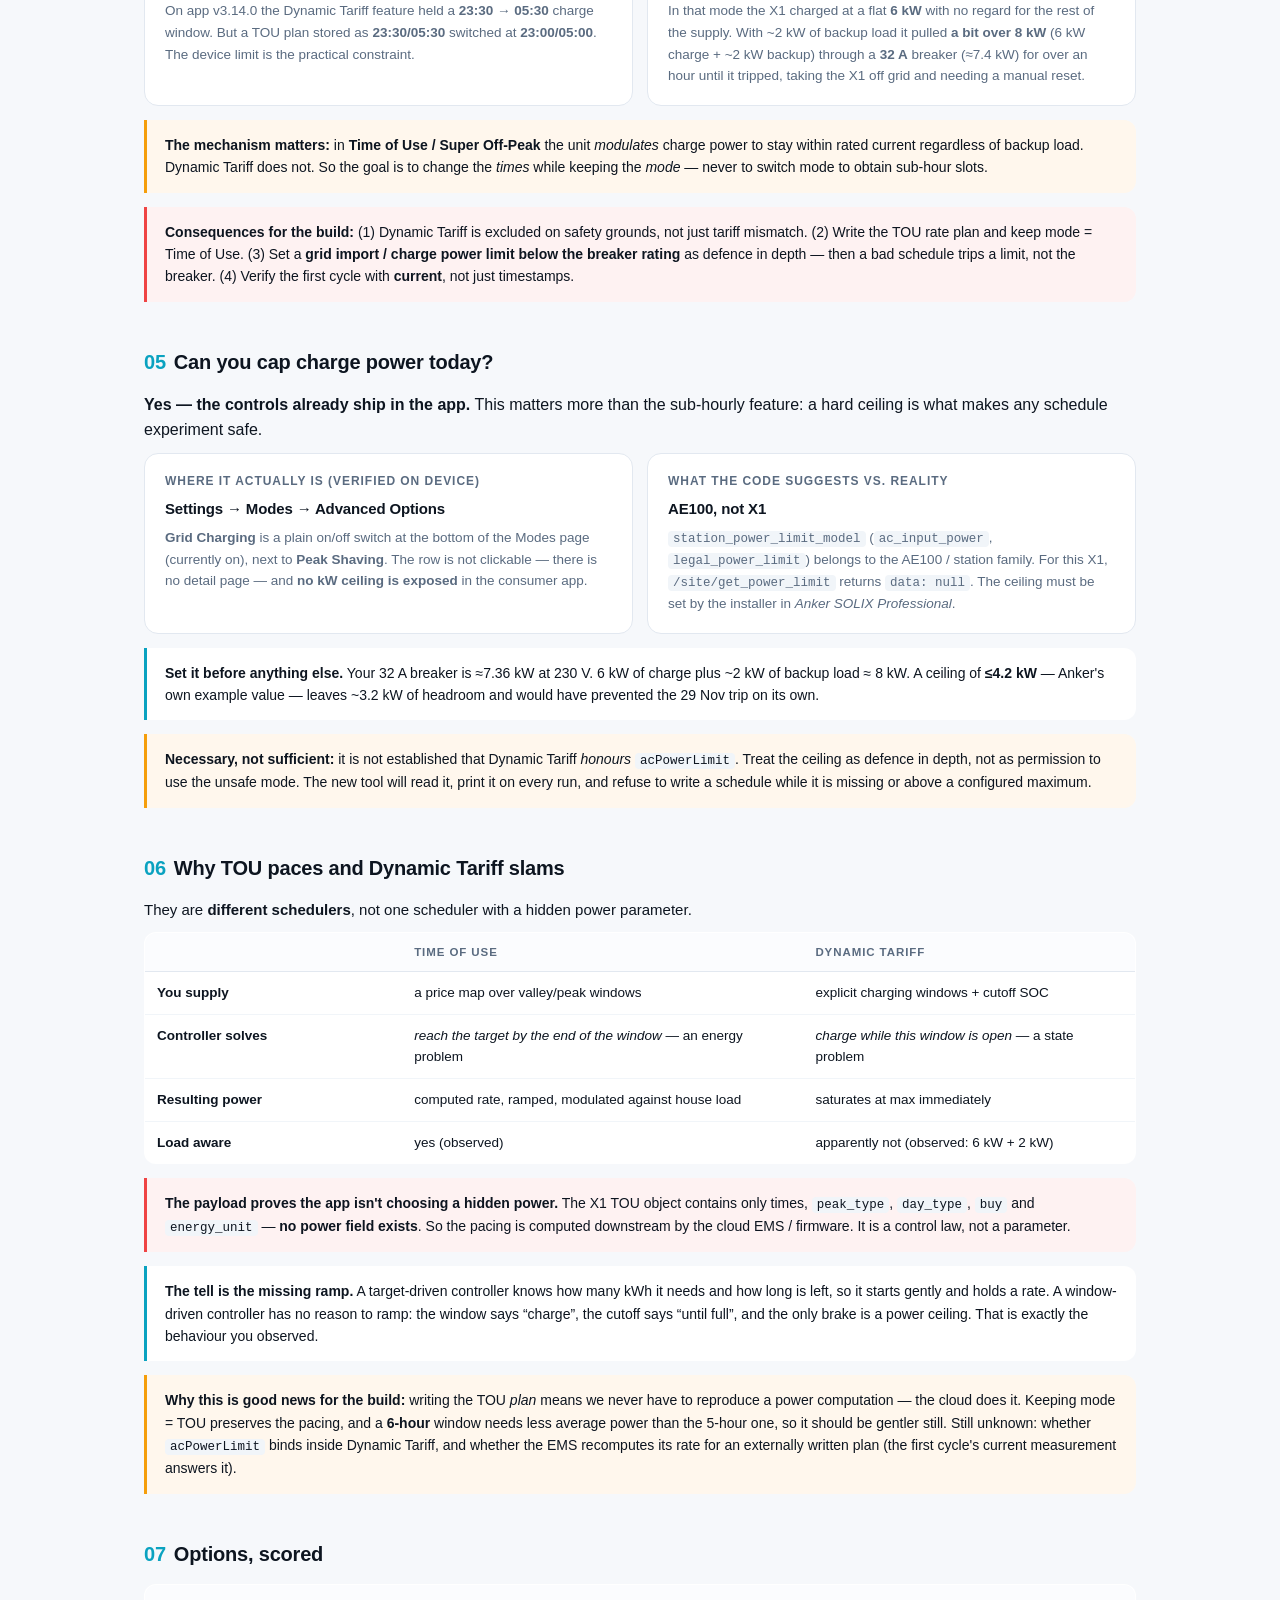
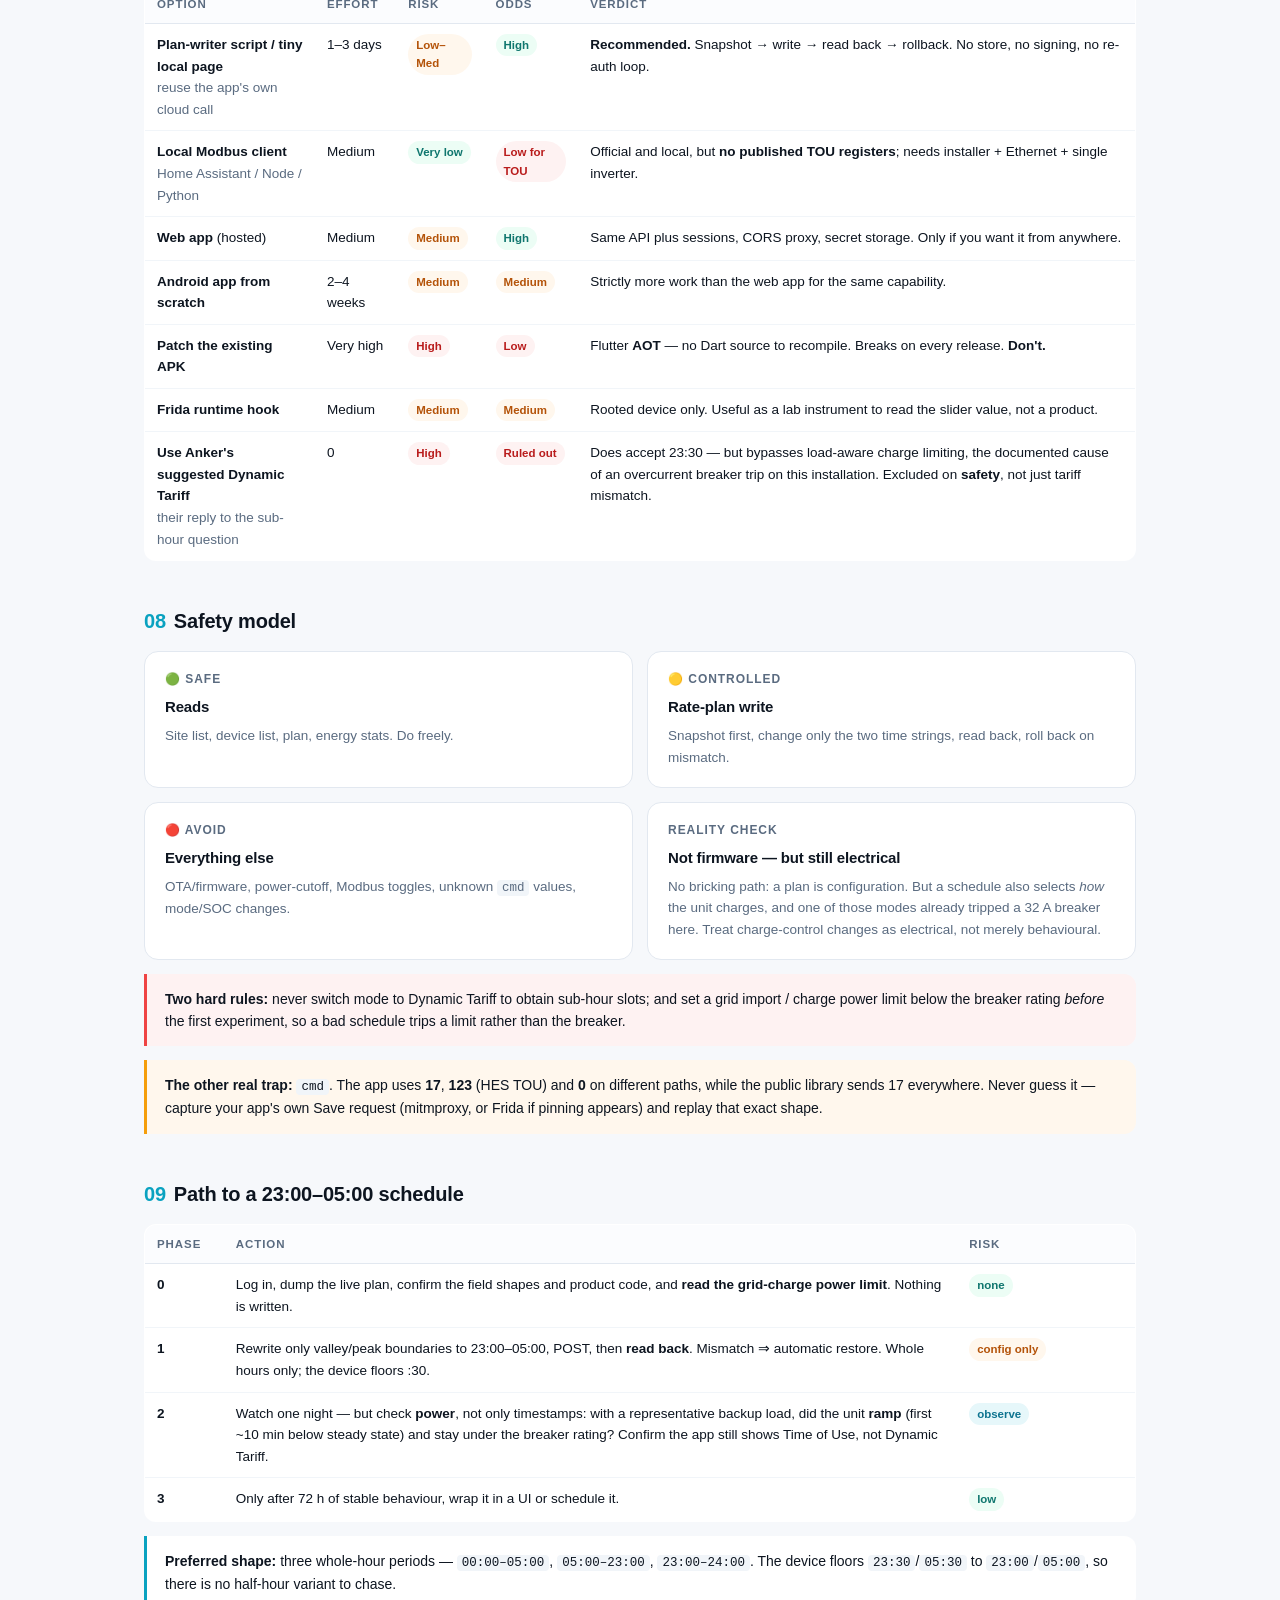
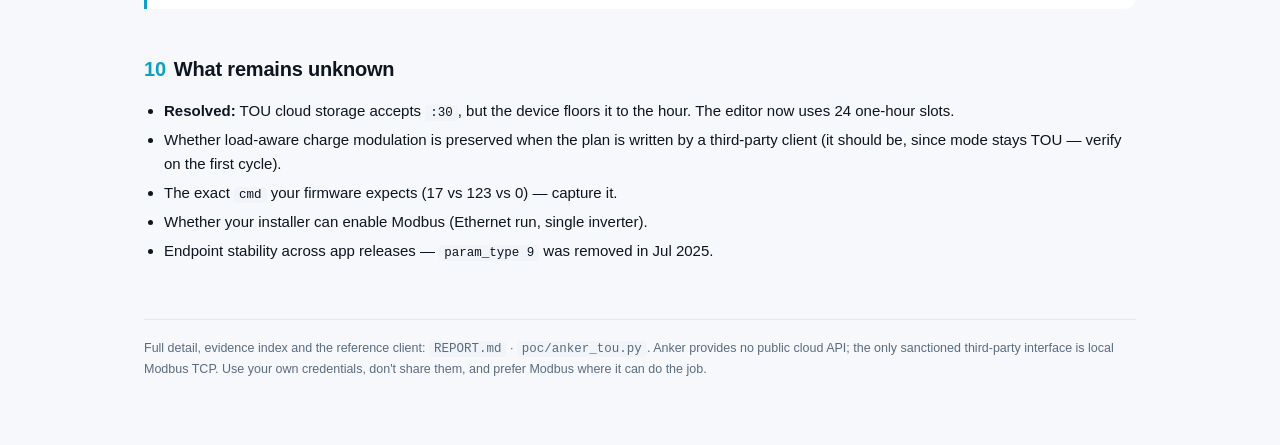
==== commit e1872681: "Correct day_type enum and period id handling Cross-check anker-solix-api #313: HES day_type 2 is Wee" ====
--- a/report.html
+++ b/report.html
@@ -194,7 +194,7 @@
       { <span class="k">"start_time_period"</span>: <span class="s">"23:30"</span>,   <span class="c">// ← minutes live here</span>
         <span class="k">"end_time_period"</span>:   <span class="s">"05:30"</span>,
         <span class="k">"peak_type"</span>: 1,        <span class="c">// cheapest→dearest: 1 Super Off-Peak … 4 Peak</span>
-        <span class="k">"day_type"</span>:  1,        <span class="c">// 1 Weekday · 2 Weekend</span>
+        <span class="k">"day_type"</span>:  1,        <span class="c">// 2 Weekday · 1 Weekend</span>
         <span class="k">"buy"</span>: 0.10, <span class="k">"energy_unit"</span>: <span class="s">"kWh"</span> }
     ]
   }],
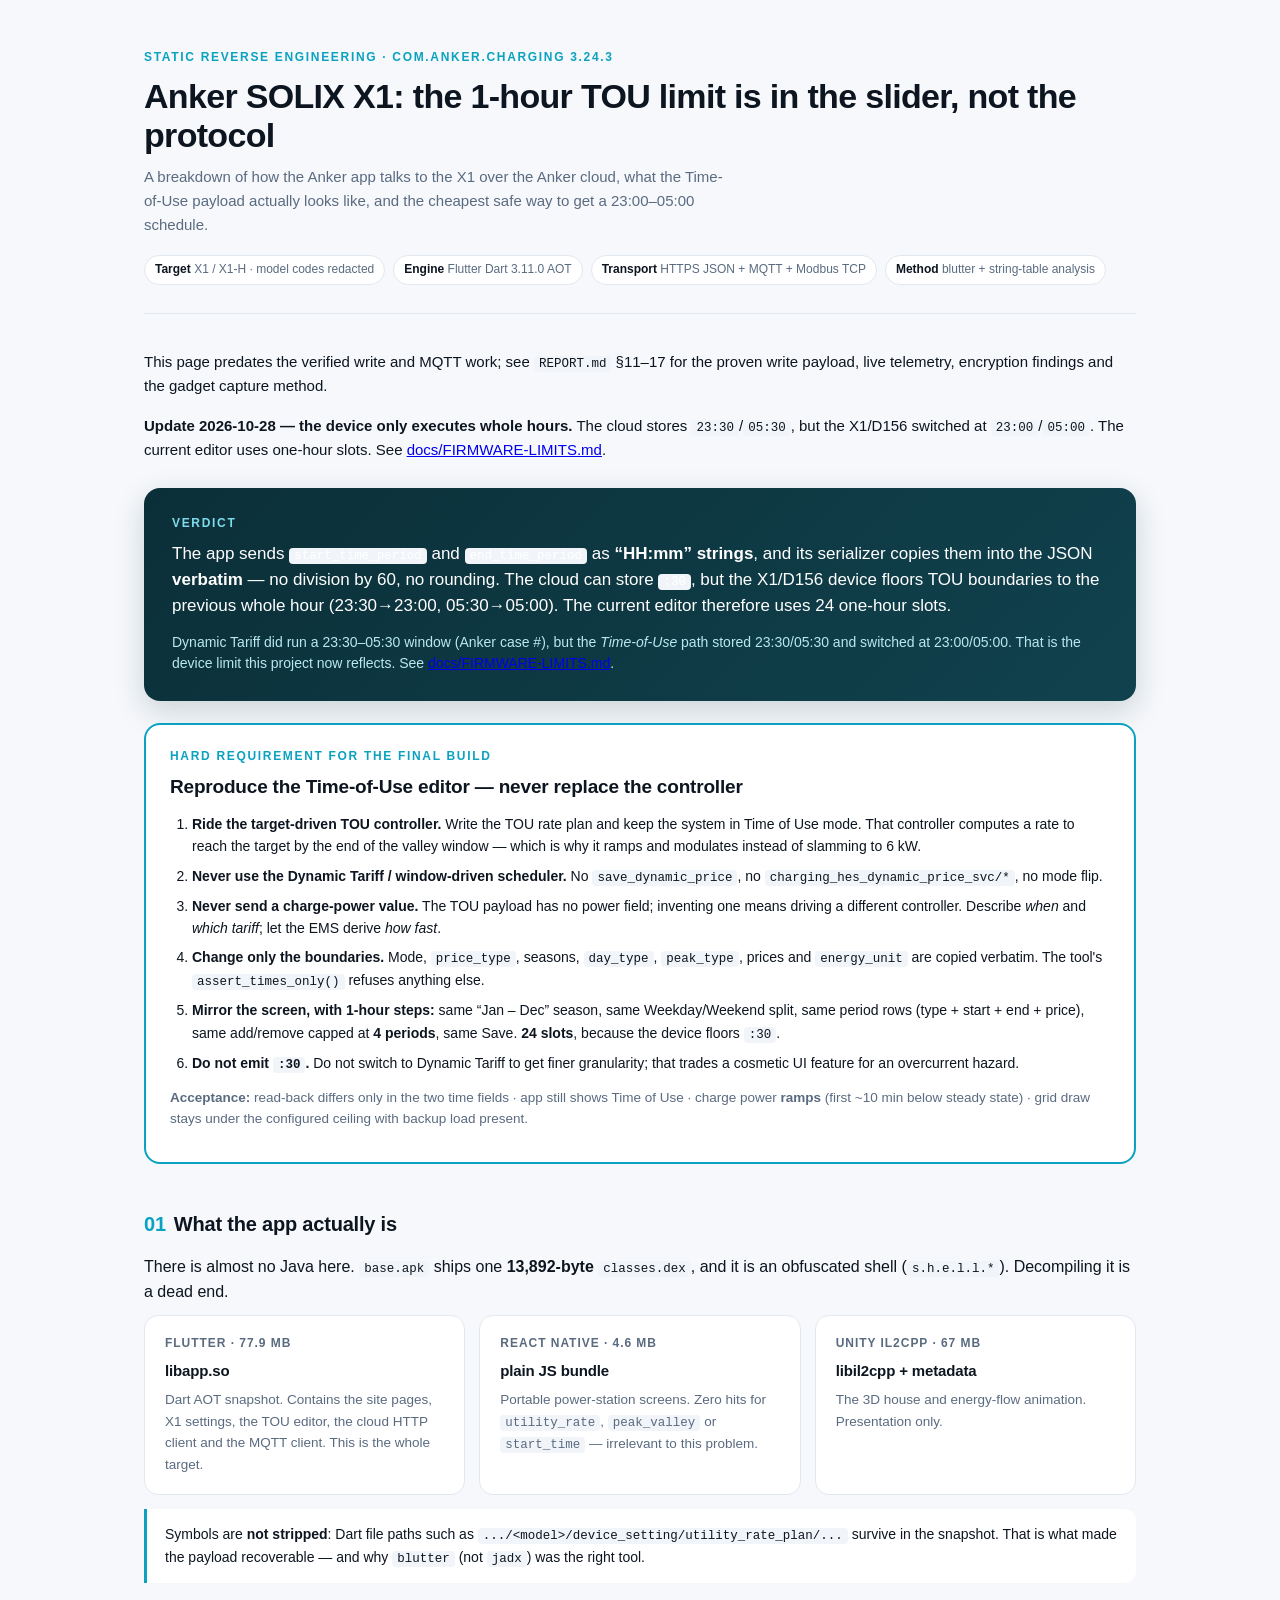
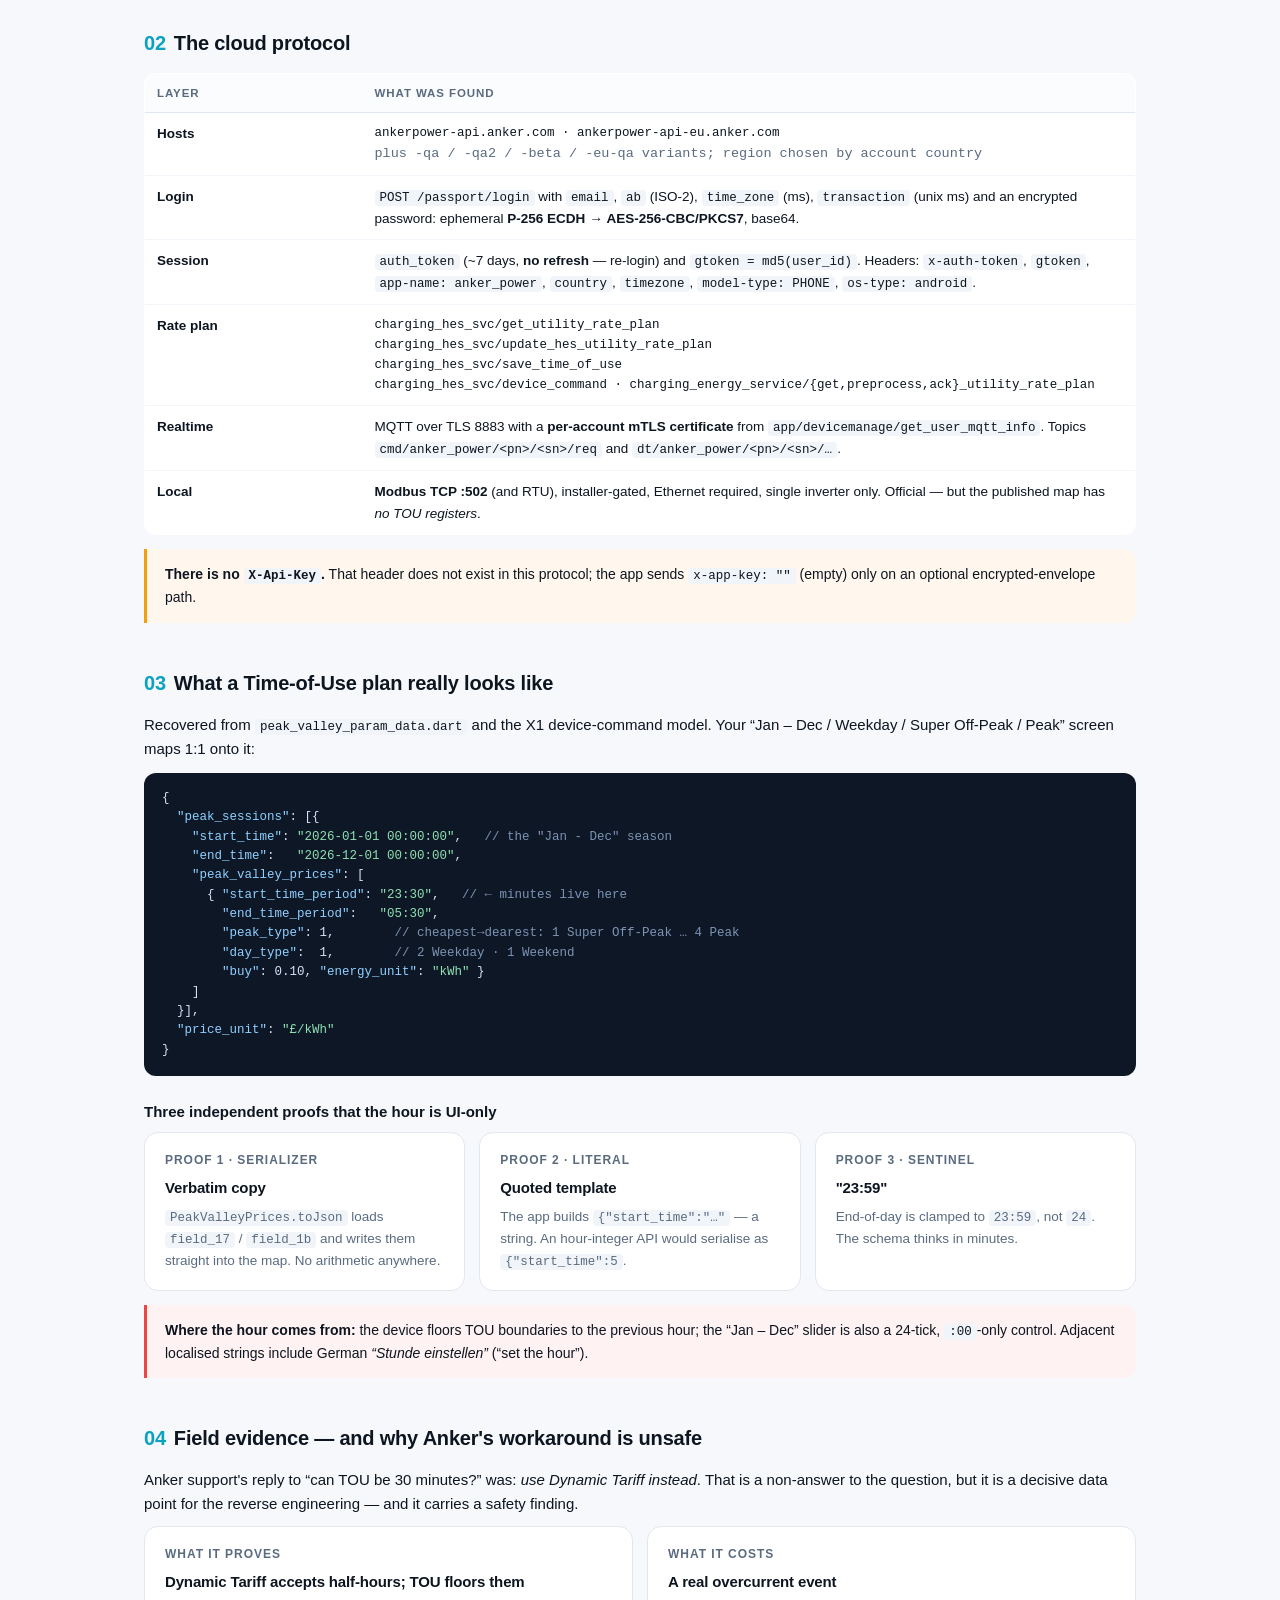
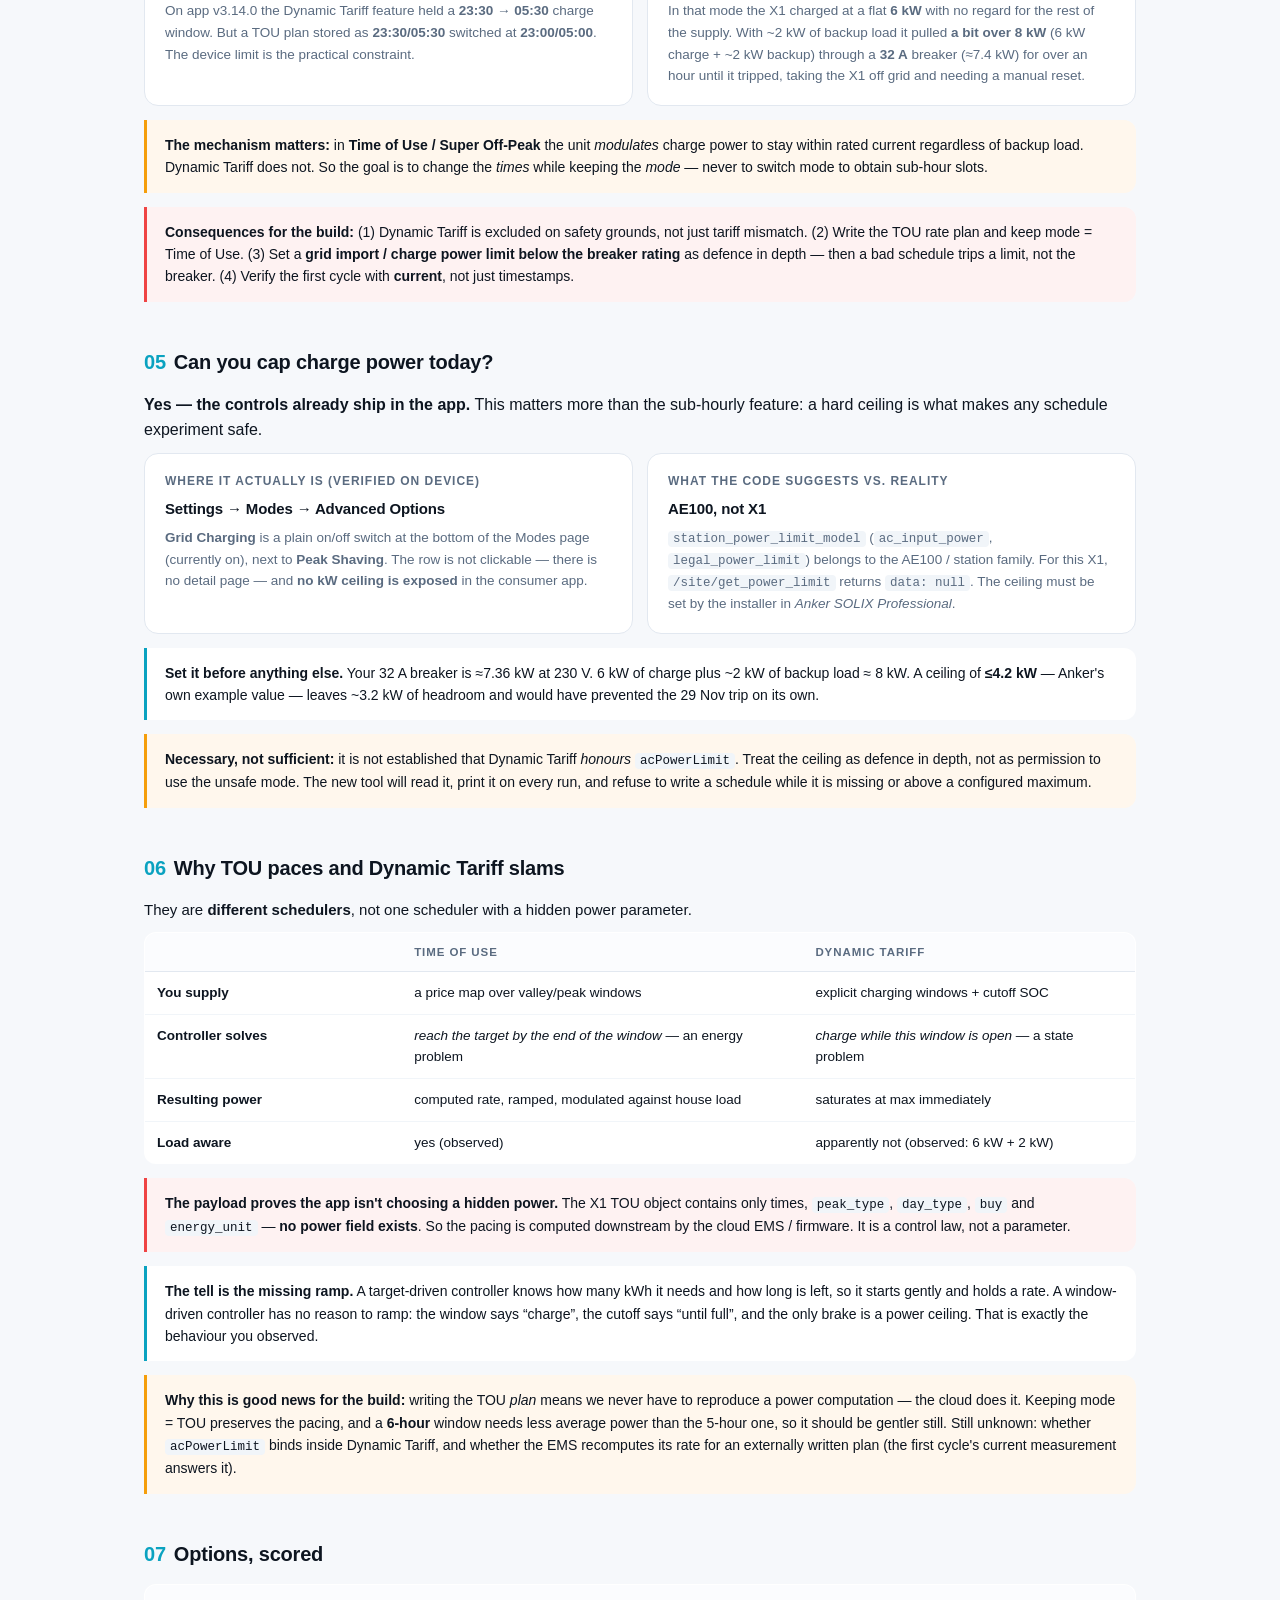
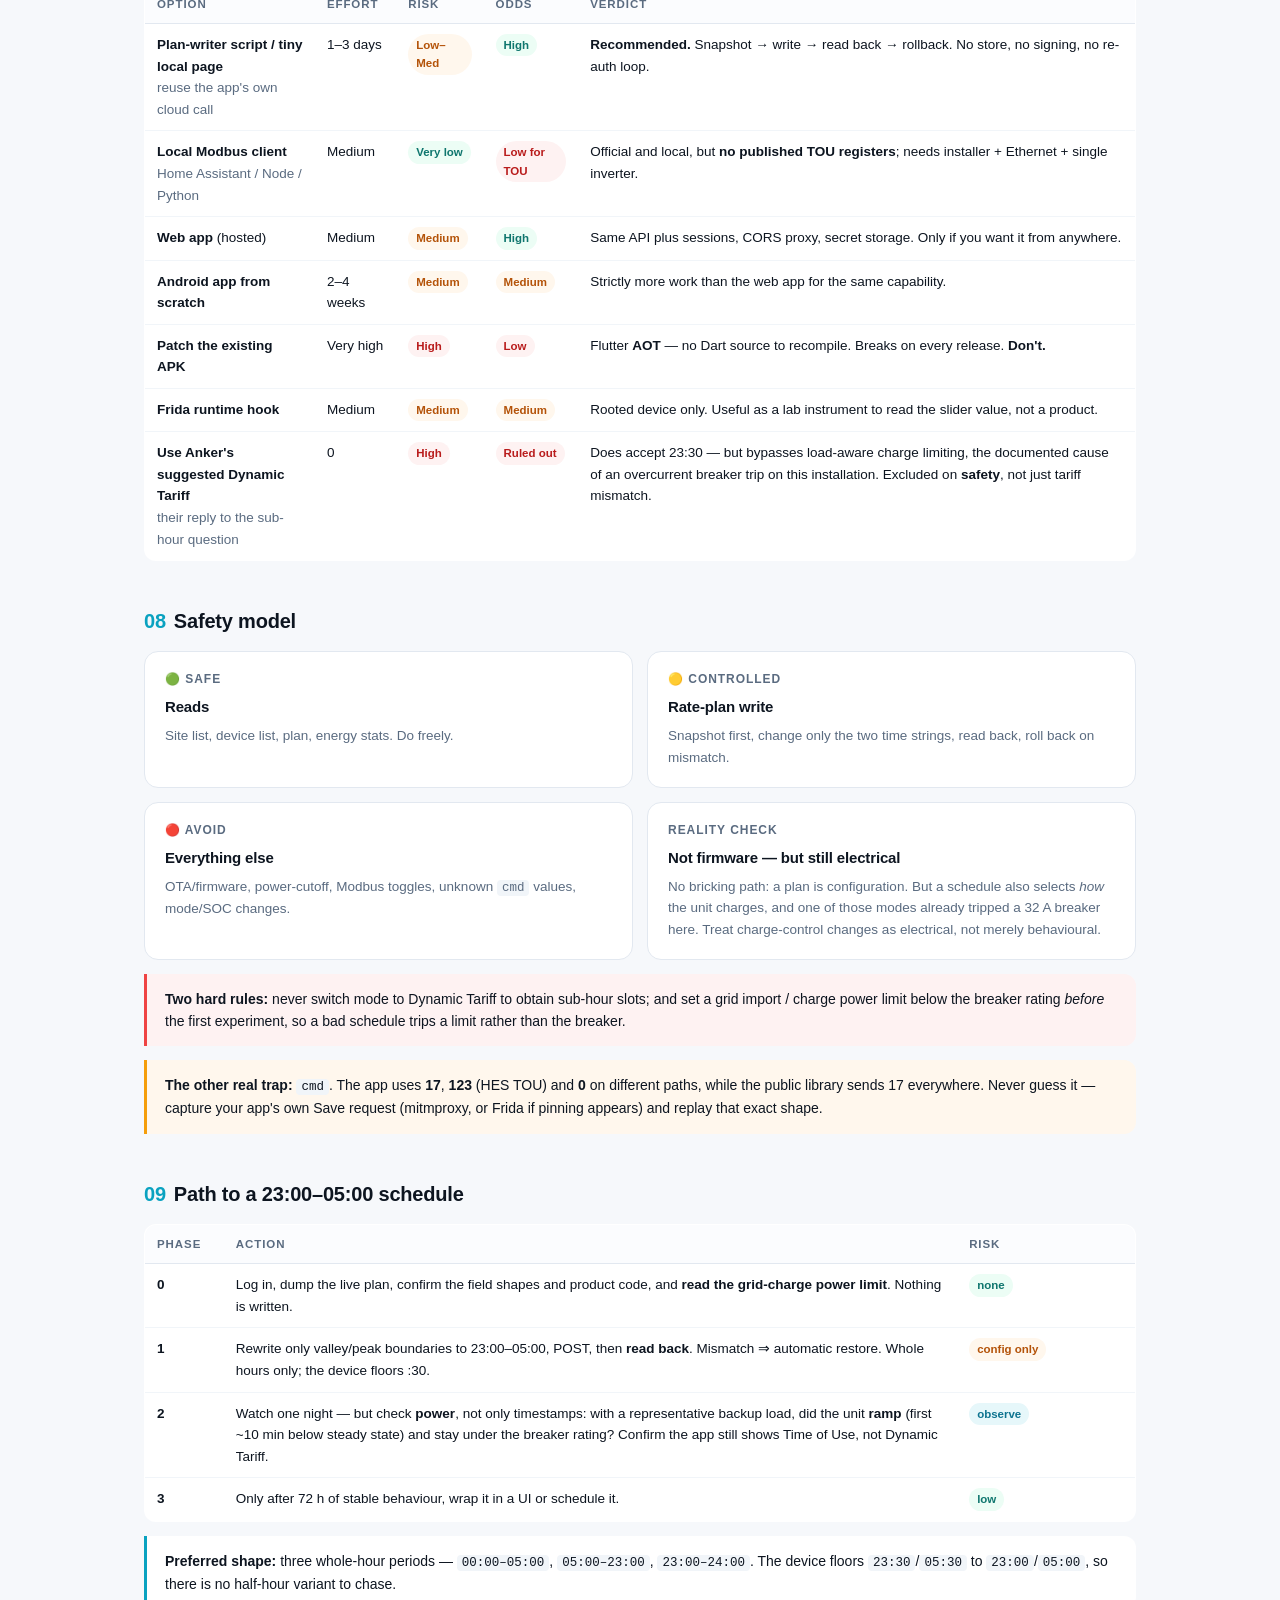
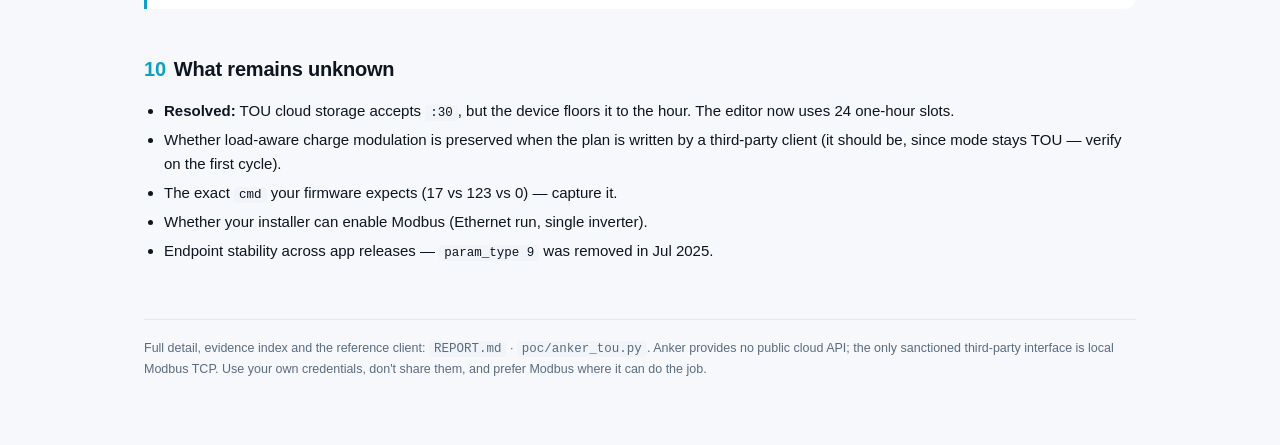
==== commit 3c3db165: "Document MQTT wake investigation and capture hygiene Record the client-id/topic ACL findings, the ap" ====
--- a/report.html
+++ b/report.html
@@ -101,7 +101,7 @@
   <strong>verbatim</strong> — no division by 60, no rounding. The cloud can store <code>:30</code>,
   but the X1/D156 device floors TOU boundaries to the previous whole hour (23:30→23:00, 05:30→05:00).
   The current editor therefore uses 24 one-hour slots.</p>
-  <p class="aside">Dynamic Tariff did run a 23:30–05:30 window (Anker case #TNJ909651061), but the
+  <p class="aside">Dynamic Tariff did run a 23:30–05:30 window (Anker case #<case-ref>), but the
   <em>Time-of-Use</em> path stored 23:30/05:30 and switched at 23:00/05:00. That is the device limit
   this project now reflects. See <a href="docs/FIRMWARE-LIMITS.md">docs/FIRMWARE-LIMITS.md</a>.</p>
 </div>
